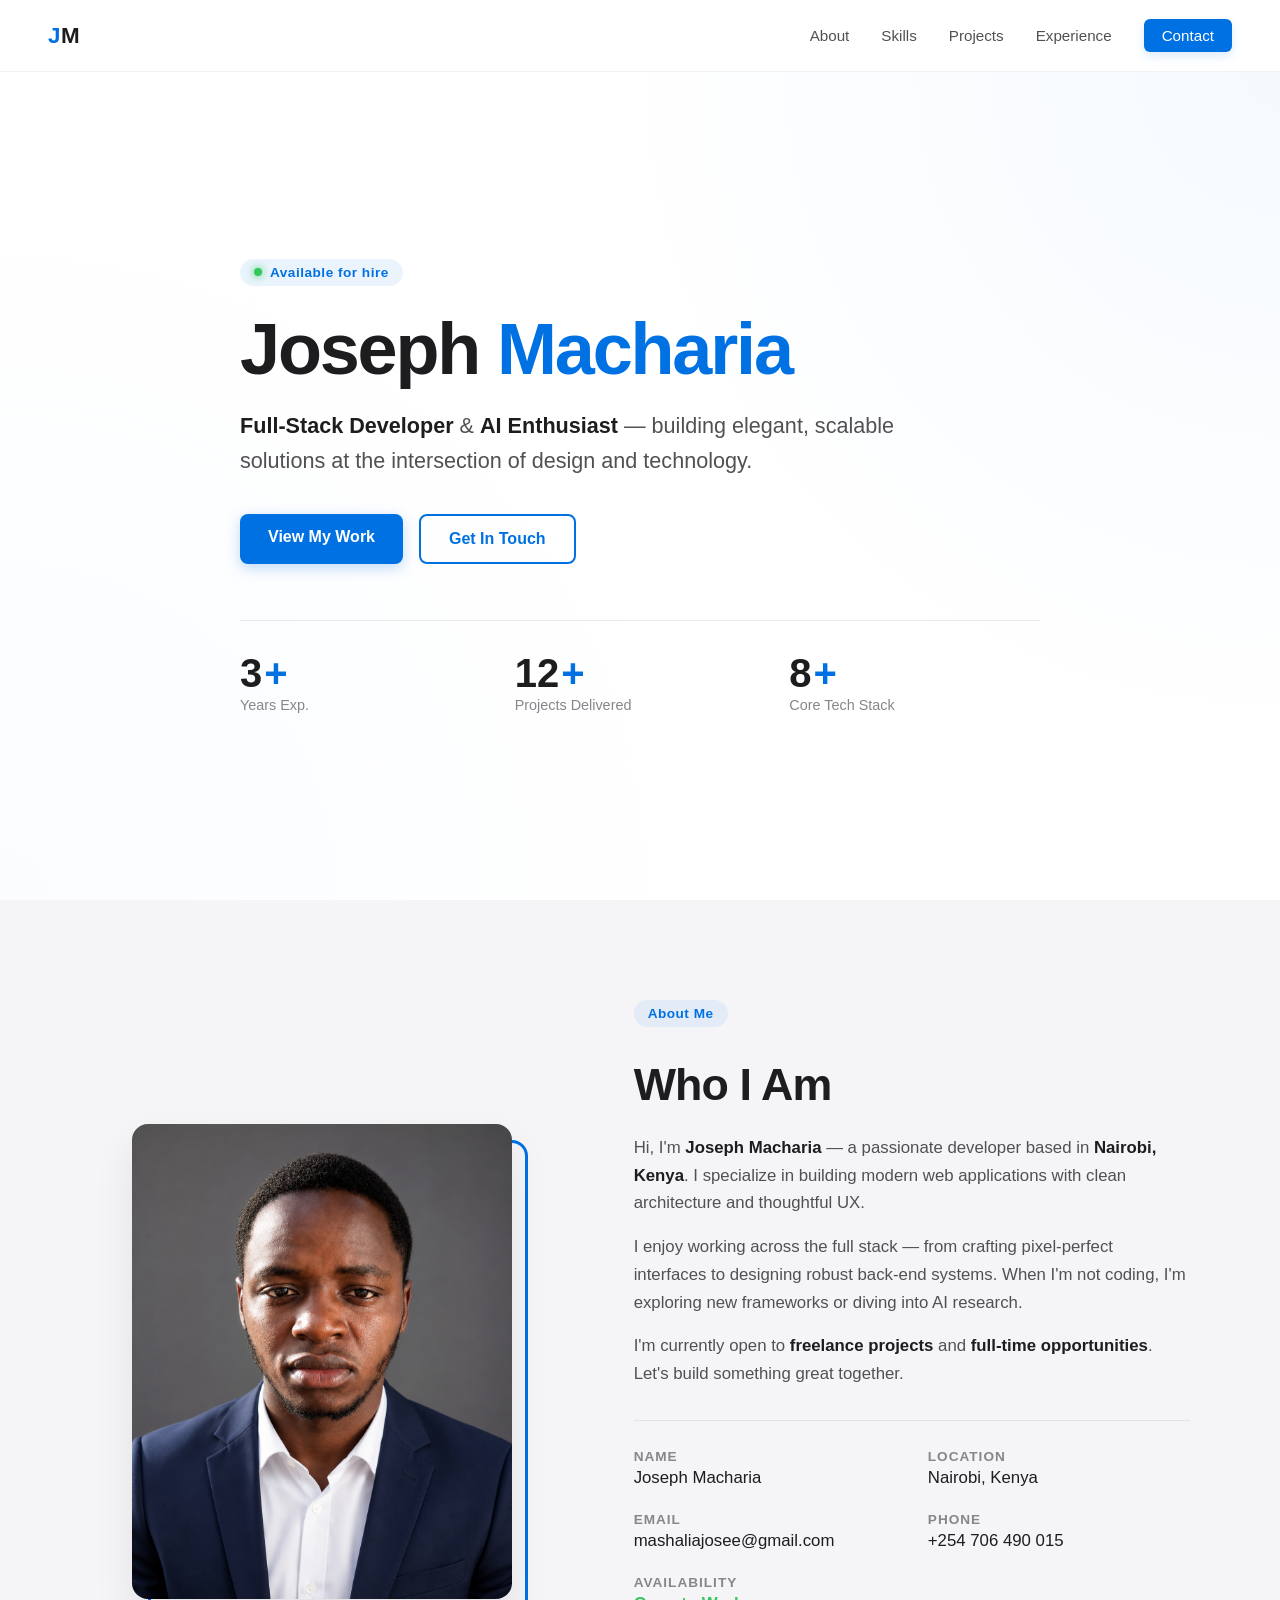
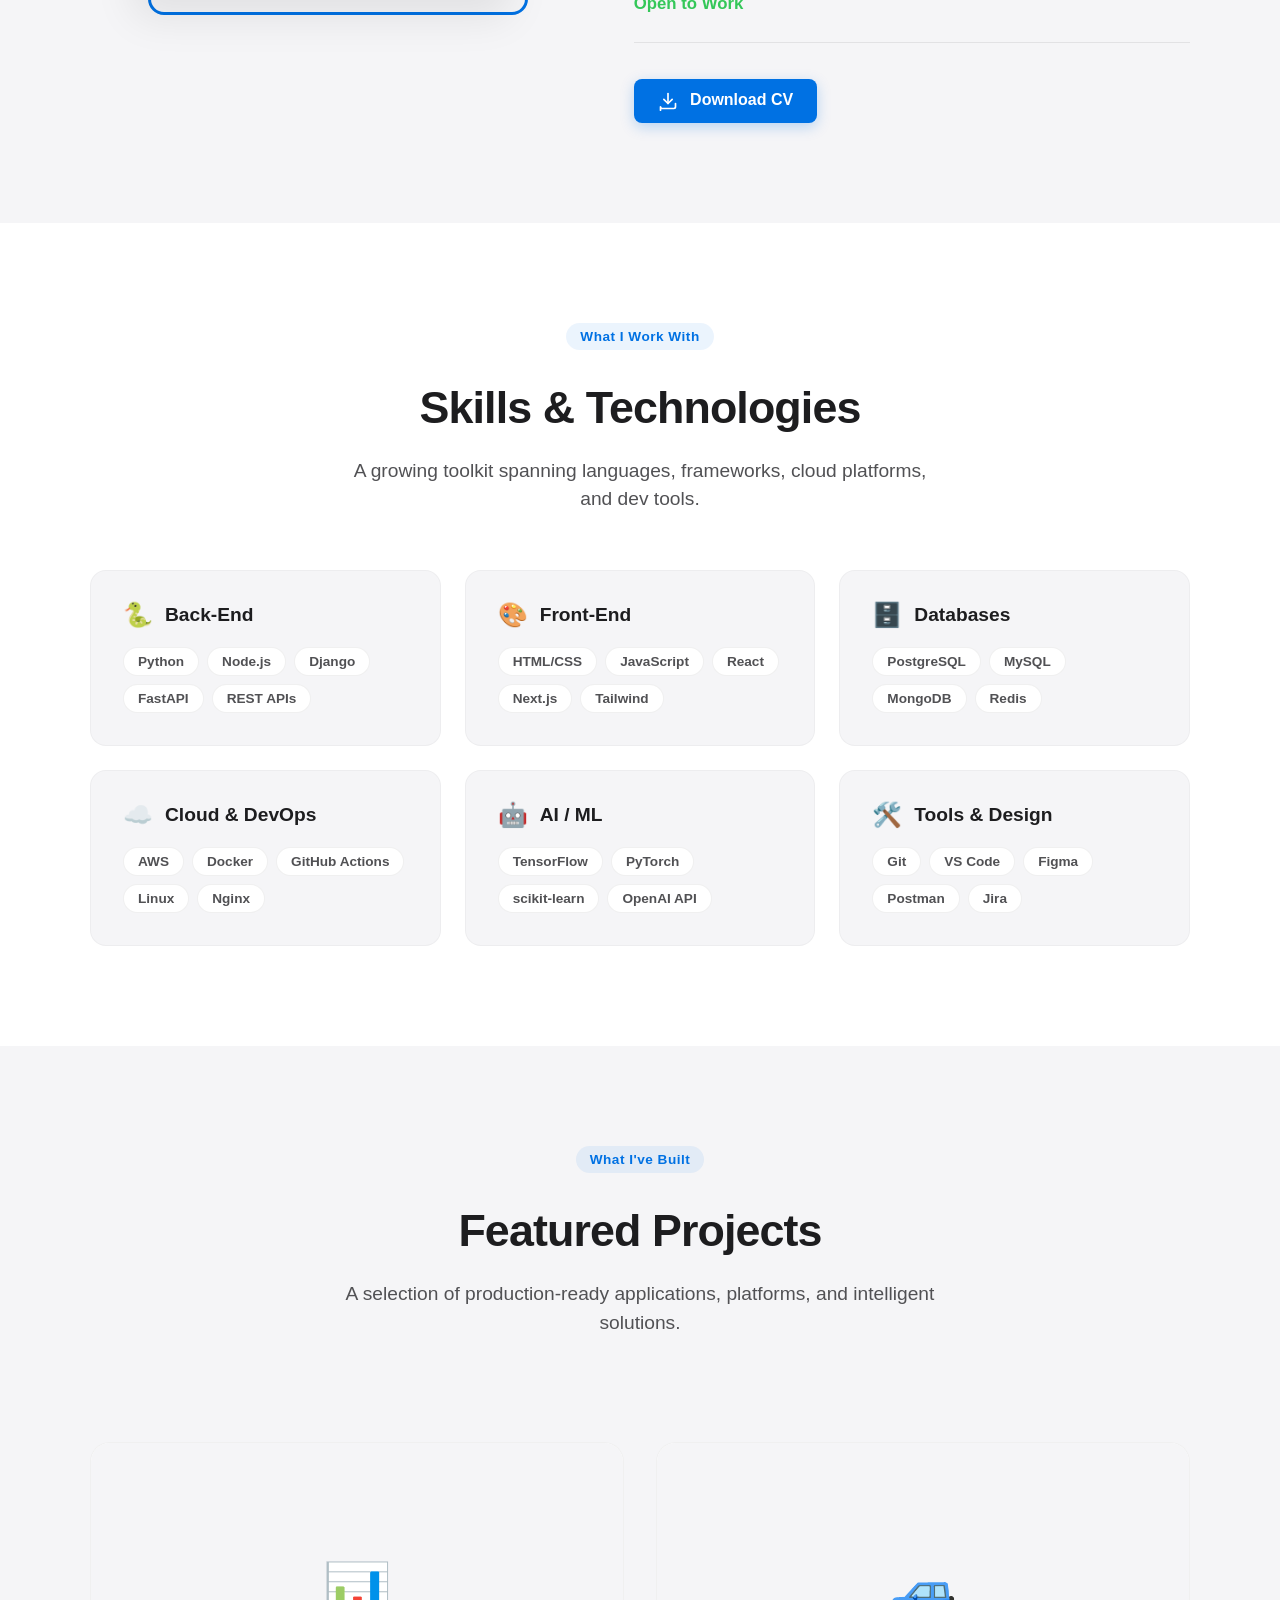
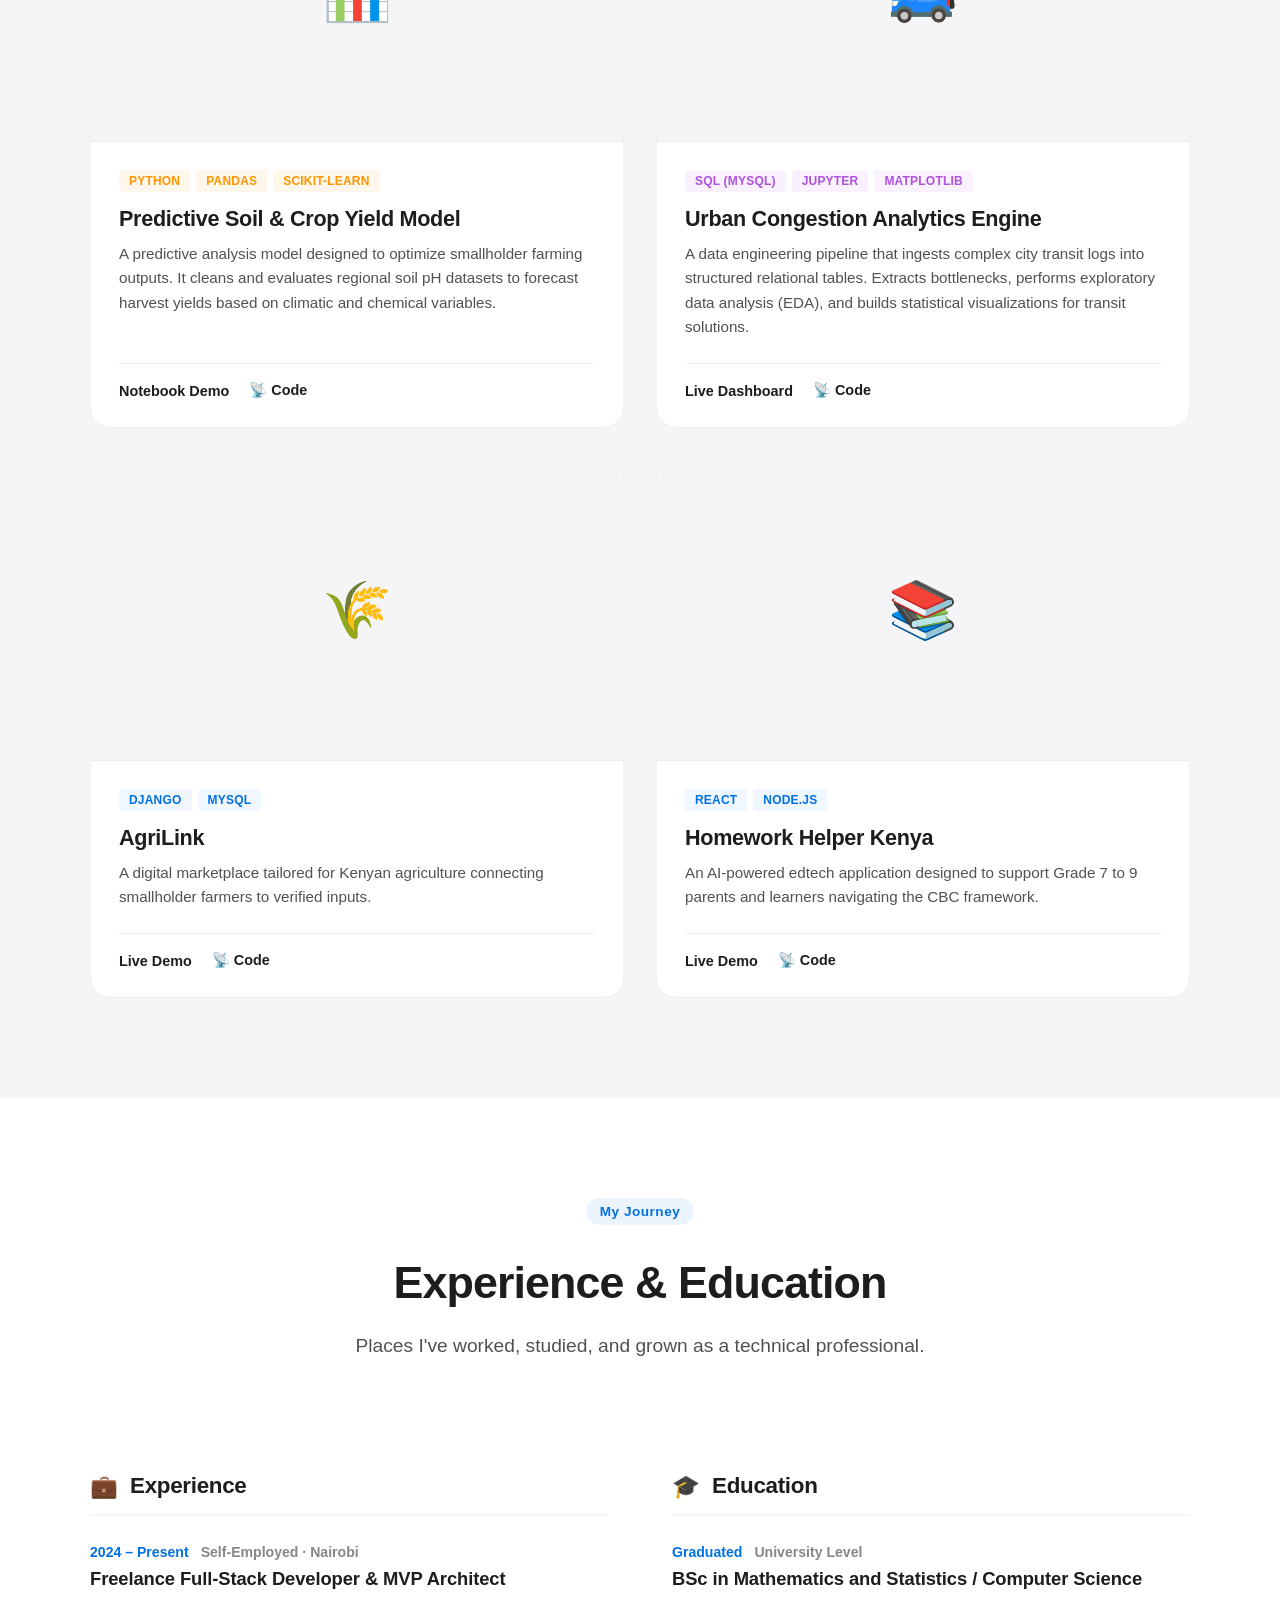
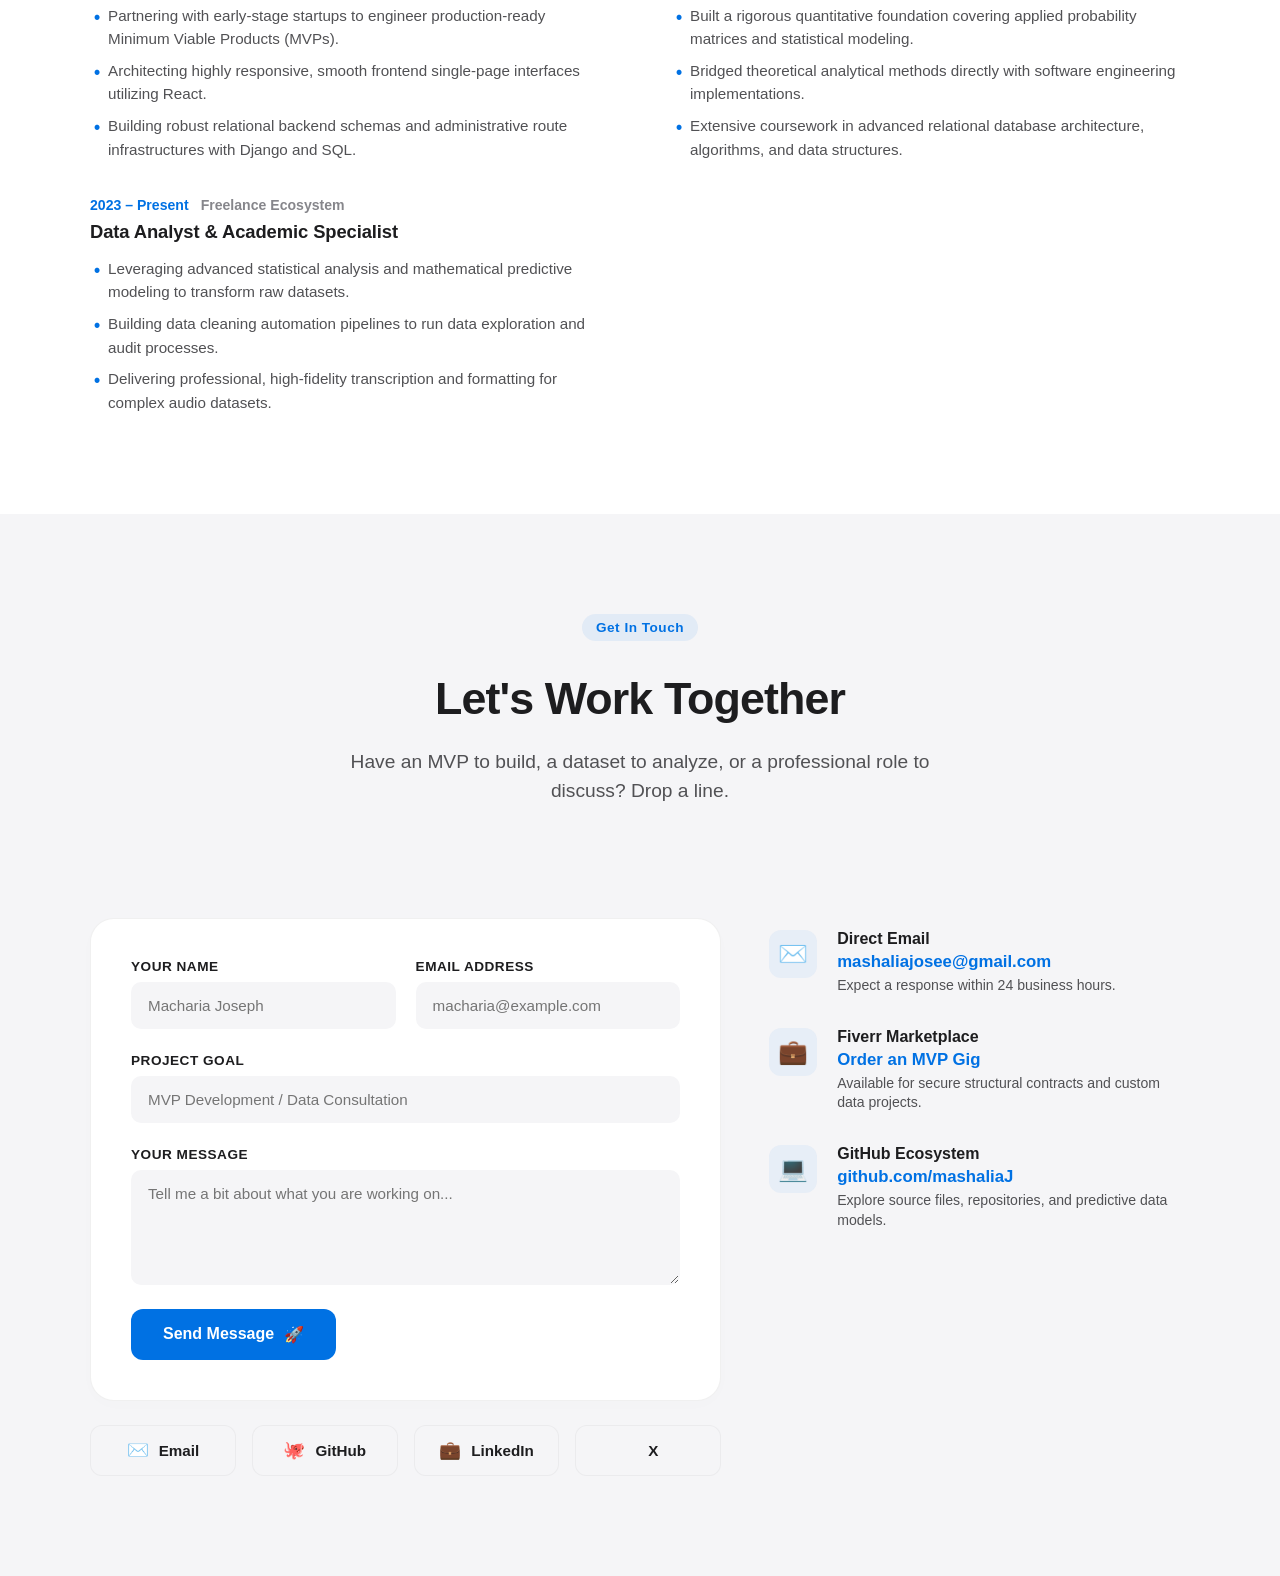
==== index.html @ 8e477e79 "Updated portfolio page" ====
<!DOCTYPE html>
<html lang="en">

<head>
    <meta charset="UTF-8">
    <meta name="viewport" content="width=device-width, initial-scale=1.0">
    <title>Joseph Macharia | Portfolio</title>
    <!-- Link to external stylesheet -->
    <link rel="stylesheet" href="style.css">
</head>

<body>

    <!-- 🌐 Main Navigation Bar -->
    <nav class="nav">
        <div class="nav-logo">
            <em>J</em>M
        </div>

        <!-- Desktop Links -->
        <ul class="nav-links" id="navLinks">
            <li><a href="#about" class="nav-item">About</a></li>
            <li><a href="#skills" class="nav-item">Skills</a></li>
            <li><a href="#projects" class="nav-item">Projects</a></li>
            <li><a href="#experience" class="nav-item">Experience</a></li>
            <li><a href="#contact" class="nav-item btn-nav">Contact</a></li>
        </ul>

        <!-- Mobile Hamburger Button -->
        <button class="burger" id="burger" aria-label="Toggle menu" aria-expanded="false">
            <span></span>
            <span></span>
            <span></span>
        </button>
    </nav>

    <!-- 📱 Mobile Overlay Drawer -->
    <nav class="drawer" id="drawer" aria-label="Mobile menu">
        <div class="drawer-links">
            <a href="#about">About</a>
            <a href="#skills">Skills</a>
            <a href="#projects">Projects</a>
            <a href="#experience">Experience</a>
            <a href="#contact" class="drawer-btn">Contact</a>
        </div>
    </nav>

    <!-- 🚀 Hero Section -->
    <section class="hero" id="home">
        <div class="hero-container">

            <!-- Availability Badge -->
            <div class="eyebrow">
                <span class="status-dot"></span>
                Available for hire
            </div>

            <!-- Name Layout -->
            <h1 class="hero-name">
                Joseph <span class="line2">Macharia</span>
            </h1>

            <!-- Professional Hook -->
            <p class="hero-role">
                <strong>Full-Stack Developer</strong> &amp; <strong>AI Enthusiast</strong> —
                building elegant, scalable solutions at the intersection of design and technology.
            </p>

            <!-- Interactive Buttons -->
            <div class="hero-btns">
                <a href="#projects" class="btn btn-solid">View My Work</a>
                <a href="#contact" class="btn btn-outline">Get In Touch</a>
            </div>

            <!-- Metrics Dashboard -->
            <div class="hero-stats">
                <div class="stat-card">
                    <div class="stat-n">3<span>+</span></div>
                    <div class="stat-l">Years Exp.</div>
                </div>
                <div class="stat-card">
                    <div class="stat-n">12<span>+</span></div>
                    <div class="stat-l">Projects Delivered</div>
                </div>
                <div class="stat-card">
                    <div class="stat-n">8<span>+</span></div>
                    <div class="stat-l">Core Tech Stack</div>
                </div>
            </div>

        </div>
    </section>

    <!-- ══════════════════════════════════════
             ABOUT SECTION
        ══════════════════════════════════════ -->
    <section class="section section-alt" id="about">
        <div class="about-grid">
    
            <!-- 📸 Asymmetric Photo Layout -->
            <div class="about-photo-wrap">
                <div class="about-photo-inner">
                    <div class="about-photo">
                        <img src="profile image.png" alt="Joseph Macharia">
                    </div>
                    <div class="about-corner"></div>
                </div>
            </div>
    
            <!-- 📝 Bio & Meta Metadata -->
            <div class="about-text">
                <div class="eyebrow">About Me</div>
                <h2 class="section-title">Who I Am</h2>
    
                <div class="bio-paragraphs">
                    <p>
                        Hi, I'm <strong>Joseph Macharia</strong> — a passionate developer based in
                        <strong>Nairobi, Kenya</strong>. I specialize in building modern web
                        applications with clean architecture and thoughtful UX.
                    </p>
                    <p>
                        I enjoy working across the full stack — from crafting pixel-perfect
                        interfaces to designing robust back-end systems. When I'm not coding,
                        I'm exploring new frameworks or diving into AI research.
                    </p>
                    <p>
                        I'm currently open to <strong>freelance projects</strong> and
                        <strong>full-time opportunities</strong>. Let's build something great together.
                    </p>
                </div>
    
                <!-- Personal Info Grid Matrix -->
                <div class="about-meta">
                    <div class="meta-item">
                        <div class="meta-l">Name</div>
                        <div class="meta-v">Joseph Macharia</div>
                    </div>
                    <div class="meta-item">
                        <div class="meta-l">Location</div>
                        <div class="meta-v">Nairobi, Kenya</div>
                    </div>
                    <div class="meta-item">
                        <div class="meta-l">Email</div>
                        <div class="meta-v">mashaliajosee@gmail.com</div> <!-- ✏️ Swap with your real email -->
                    </div>
                    <div class="meta-item">
                        <div class="meta-l">Phone</div>
                        <div class="meta-v">+254 706 490 015</div> <!-- ✏️ Swap with your real phone number -->
                    </div>
                    <div class="meta-item">
                        <div class="meta-l">Availability</div>
                        <div class="meta-v highlight-status">Open to Work</div>
                    </div>
                </div>
    
                <!-- Action Button -->
                <a href="My Resume.pdf" download class="btn btn-solid btn-about">
                    <svg width="20" height="20" viewBox="0 0 24 24" fill="none" stroke="currentColor" stroke-width="2"
                        stroke-linecap="round" stroke-linejoin="round" style="margin-right: 8px; vertical-align: middle;">
                        <path d="M21 15v4a2 2 0 0 1-2 2H5a2 2 0 0 1-2-2v4"></path>
                        <polyline points="7 10 12 15 17 10"></polyline>
                        <line x1="12" y1="15" x2="12" y2="3"></line>
                    </svg>
                    Download CV
                </a>
            </div>
    
        </div>
    </section>

    <!-- ══════════════════════════════════════
             SKILLS SECTION
        ══════════════════════════════════════ -->
    <section class="section" id="skills">
        <div class="section-header">
            <div class="eyebrow">What I Work With</div>
            <h2 class="section-title">Skills &amp; Technologies</h2>
            <p class="section-subtitle">A growing toolkit spanning languages, frameworks, cloud platforms, and dev tools.
            </p>
        </div>
    
        <div class="skills-grid">
    
            <!-- Back-End Card -->
            <div class="skill-card">
                <div class="sk-header">
                    <div class="sk-icon">🐍</div>
                    <h3 class="sk-name">Back-End</h3>
                </div>
                <div class="pills">
                    <span class="pill">Python</span>
                    <span class="pill">Node.js</span>
                    <span class="pill">Django</span>
                    <span class="pill">FastAPI</span>
                    <span class="pill">REST APIs</span>
                </div>
            </div>
    
            <!-- Front-End Card -->
            <div class="skill-card">
                <div class="sk-header">
                    <div class="sk-icon">🎨</div>
                    <h3 class="sk-name">Front-End</h3>
                </div>
                <div class="pills">
                    <span class="pill">HTML/CSS</span>
                    <span class="pill">JavaScript</span>
                    <span class="pill">React</span>
                    <span class="pill">Next.js</span>
                    <span class="pill">Tailwind</span>
                </div>
            </div>
    
            <!-- Databases Card -->
            <div class="skill-card">
                <div class="sk-header">
                    <div class="sk-icon">🗄️</div>
                    <h3 class="sk-name">Databases</h3>
                </div>
                <div class="pills">
                    <span class="pill">PostgreSQL</span>
                    <span class="pill">MySQL</span>
                    <span class="pill">MongoDB</span>
                    <span class="pill">Redis</span>
                </div>
            </div>
    
            <!-- Cloud & DevOps Card -->
            <div class="skill-card">
                <div class="sk-header">
                    <div class="sk-icon">☁️</div>
                    <h3 class="sk-name">Cloud &amp; DevOps</h3>
                </div>
                <div class="pills">
                    <span class="pill">AWS</span>
                    <span class="pill">Docker</span>
                    <span class="pill">GitHub Actions</span>
                    <span class="pill">Linux</span>
                    <span class="pill">Nginx</span>
                </div>
            </div>
    
            <!-- AI / ML Card -->
            <div class="skill-card">
                <div class="sk-header">
                    <div class="sk-icon">🤖</div>
                    <h3 class="sk-name">AI / ML</h3>
                </div>
                <div class="pills">
                    <span class="pill">TensorFlow</span>
                    <span class="pill">PyTorch</span>
                    <span class="pill">scikit-learn</span>
                    <span class="pill">OpenAI API</span>
                </div>
            </div>
    
            <!-- Tools Card -->
            <div class="skill-card">
                <div class="sk-header">
                    <div class="sk-icon">🛠️</div>
                    <h3 class="sk-name">Tools &amp; Design</h3>
                </div>
                <div class="pills">
                    <span class="pill">Git</span>
                    <span class="pill">VS Code</span>
                    <span class="pill">Figma</span>
                    <span class="pill">Postman</span>
                    <span class="pill">Jira</span>
                </div>
            </div>
    
        </div>
    </section>

    <!-- ══════════════════════════════════════
             PROJECTS SECTION
        ══════════════════════════════════════ -->
    <section class="section section-alt" id="projects">
        <div class="projects-container">
    
            <!-- 🔝 Header Stacked Clearly On Top -->
            <div class="section-header">
                <div class="eyebrow">What I've Built</div>
                <h2 class="section-title">Featured Projects</h2>
                <p class="section-subtitle">A selection of production-ready applications, platforms, and intelligent
                    solutions.</p>
            </div>
    
            <!-- 🎛️ Uniform 2x2 Grid Architecture -->
            <div class="projects-grid">
    
                <!-- Project 1 -->
                <!-- Project 3: Crop Yield & Soil Quality Analytics Platform -->
                <div class="proj-card">
                    <div class="proj-thumb">
                        <img src="crop-analytics.png" alt="Crop Yield Analytics"
                            onerror="this.style.display='none'; this.parentNode.innerHTML='📊';">
                    </div>
                    <div class="proj-body">
                        <div class="proj-tags">
                            <span class="proj-tag"
                                style="color: #ff9500; background-color: rgba(255, 149, 0, 0.08); border-color: rgba(255, 149, 0, 0.2);">Python</span>
                            <span class="proj-tag"
                                style="color: #ff9500; background-color: rgba(255, 149, 0, 0.08); border-color: rgba(255, 149, 0, 0.2);">Pandas</span>
                            <span class="proj-tag"
                                style="color: #ff9500; background-color: rgba(255, 149, 0, 0.08); border-color: rgba(255, 149, 0, 0.2);">Scikit-Learn</span>
                        </div>
                        <h3 class="proj-title">Predictive Soil & Crop Yield Model</h3>
                        <p class="proj-desc">A predictive analysis model designed to optimize smallholder farming outputs. It cleans and
                            evaluates regional soil pH datasets to forecast harvest yields based on climatic and chemical variables.</p>
                        <div class="proj-links">
                            <a href="#" class="proj-link">Notebook Demo</a>
                            <a href="https://github.com/mashaliaJ" target="_blank" class="proj-link">📡 Code</a>
                        </div>
                    </div>
                </div>
                
                <!-- Project 4: Urban Congestion & Traffic Flow Analytics -->
                <div class="proj-card">
                    <div class="proj-thumb">
                        <img src="urban-traffic.png" alt="Urban Traffic Flow Analytics"
                            onerror="this.style.display='none'; this.parentNode.innerHTML='🚙';">
                    </div>
                    <div class="proj-body">
                        <div class="proj-tags">
                            <span class="proj-tag"
                                style="color: #af52de; background-color: rgba(175, 82, 222, 0.08); border-color: rgba(175, 82, 222, 0.2);">SQL
                                (MySQL)</span>
                            <span class="proj-tag"
                                style="color: #af52de; background-color: rgba(175, 82, 222, 0.08); border-color: rgba(175, 82, 222, 0.2);">Jupyter</span>
                            <span class="proj-tag"
                                style="color: #af52de; background-color: rgba(175, 82, 222, 0.08); border-color: rgba(175, 82, 222, 0.2);">Matplotlib</span>
                        </div>
                        <h3 class="proj-title">Urban Congestion Analytics Engine</h3>
                        <p class="proj-desc">A data engineering pipeline that ingests complex city transit logs into structured
                            relational tables. Extracts bottlenecks, performs exploratory data analysis (EDA), and builds statistical
                            visualizations for transit solutions.</p>
                        <div class="proj-links">
                            <a href="#" class="proj-link">Live Dashboard</a>
                            <a href="https://github.com/mashaliaJ" target="_blank" class="proj-link">📡 Code</a>
                        </div>
                    </div>
                </div>


                <div class="proj-card">
                    <div class="proj-thumb">🌾</div>
                    <div class="proj-body">
                        <div class="proj-tags">
                            <span class="proj-tag">Django</span>
                            <span class="proj-tag">MySQL</span>
                        </div>
                        <h3 class="proj-title">AgriLink</h3>
                        <p class="proj-desc">A digital marketplace tailored for Kenyan agriculture connecting smallholder
                            farmers to verified inputs.</p>
                        <div class="proj-links">
                            <a href="#" class="proj-link">Live Demo</a>
                            <a href="#" class="proj-link">📡 Code</a>
                        </div>
                    </div>
                </div>
    
                <!-- Project 2 -->
                <div class="proj-card">
                    <div class="proj-thumb">📚</div>
                    <div class="proj-body">
                        <div class="proj-tags">
                            <span class="proj-tag">React</span>
                            <span class="proj-tag">Node.js</span>
                        </div>
                        <h3 class="proj-title">Homework Helper Kenya</h3>
                        <p class="proj-desc">An AI-powered edtech application designed to support Grade 7 to 9 parents and
                            learners navigating the CBC framework.</p>
                        <div class="proj-links">
                            <a href="#" class="proj-link">Live Demo</a>
                            <a href="#" class="proj-link">📡 Code</a>
                        </div>
                    </div>
                </div>
    
            </div>
        </div>
    </section>

    <!-- ══════════════════════════════════════
             EXPERIENCE & EDUCATION SECTION
        ══════════════════════════════════════ -->
    <section class="section" id="experience">
        <div class="journey-container">
    
            <div class="section-header">
                <div class="eyebrow">My Journey</div>
                <h2 class="section-title">Experience &amp; Education</h2>
                <p class="section-subtitle">Places I've worked, studied, and grown as a technical professional.</p>
            </div>
    
            <!-- 🎛️ Dual Column Split Grid Layer -->
            <div class="journey-grid">
    
                <!-- 💼 COLUMN 1: PROFESSIONAL EXPERIENCE -->
                <div class="journey-col">
                    <div class="col-sticky-title">
                        <span class="col-icon">💼</span>
                        <h3>Experience</h3>
                    </div>
    
                    <div class="journey-list">
                        <!-- Experience Item 1 -->
                        <div class="journey-item">
                            <div class="item-meta">
                                <span class="item-date">2024 – Present</span>
                                <span class="item-org">Self-Employed · Nairobi</span>
                            </div>
                            <h4 class="item-role">Freelance Full-Stack Developer &amp; MVP Architect</h4>
                            <ul class="item-bullets">
                                <li>Partnering with early-stage startups to engineer production-ready Minimum Viable
                                    Products (MVPs).</li>
                                <li>Architecting highly responsive, smooth frontend single-page interfaces utilizing React.
                                </li>
                                <li>Building robust relational backend schemas and administrative route infrastructures with
                                    Django and SQL.</li>
                            </ul>
                        </div>
    
                        <!-- Experience Item 2 -->
                        <div class="journey-item">
                            <div class="item-meta">
                                <span class="item-date">2023 – Present</span>
                                <span class="item-org">Freelance Ecosystem</span>
                            </div>
                            <h4 class="item-role">Data Analyst &amp; Academic Specialist</h4>
                            <ul class="item-bullets">
                                <li>Leveraging advanced statistical analysis and mathematical predictive modeling to
                                    transform raw datasets.</li>
                                <li>Building data cleaning automation pipelines to run data exploration and audit processes.
                                </li>
                                <li>Delivering professional, high-fidelity transcription and formatting for complex audio
                                    datasets.</li>
                            </ul>
                        </div>
                    </div>
                </div>
    
                <!-- 🎓 COLUMN 2: ACADEMIC EDUCATION -->
                <div class="journey-col">
                    <div class="col-sticky-title">
                        <span class="col-icon">🎓</span>
                        <h3>Education</h3>
                    </div>
    
                    <div class="journey-list">
                        <!-- Education Item 1 -->
                        <div class="journey-item">
                            <div class="item-meta">
                                <span class="item-date">Graduated</span>
                                <span class="item-org">University Level</span>
                            </div>
                            <h4 class="item-role">BSc in Mathematics and Statistics / Computer Science</h4>
                            <ul class="item-bullets">
                                <li>Built a rigorous quantitative foundation covering applied probability matrices and
                                    statistical modeling.</li>
                                <li>Bridged theoretical analytical methods directly with software engineering
                                    implementations.</li>
                                <li>Extensive coursework in advanced relational database architecture, algorithms, and data
                                    structures.</li>
                            </ul>
                        </div>
                    </div>
                </div>
    
            </div>
        </div>
    </section>

    <!-- ══════════════════════════════════════
             CONTACT SECTION
        ══════════════════════════════════════ -->
    <section class="section section-alt" id="contact">
        <div class="contact-container">
    
            <div class="section-header">
                <div class="eyebrow">Get In Touch</div>
                <h2 class="section-title">Let's Work Together</h2>
                <p class="section-subtitle">Have an MVP to build, a dataset to analyze, or a professional role to discuss?
                    Drop a line.</p>
            </div>
    
            <div class="contact-split">
    
                <!-- Left Hand Interactive Form Wrapper -->
                <div class="form-wrapper">
                    <div class="contact-card form-card">
                        <form action="#" method="POST" class="contact-form">
                            <div class="form-row">
                                <div class="form-group">
                                    <label for="name">Your Name</label>
                                    <input type="text" id="name" name="name" placeholder="Macharia Joseph" required />
                                </div>
                                <div class="form-group">
                                    <label for="email">Email Address</label>
                                    <input type="email" id="email" name="email" placeholder="macharia@example.com"
                                        required />
                                </div>
                            </div>
    
                            <div class="form-group">
                                <label for="subject">Project Goal</label>
                                <input type="text" id="subject" name="subject"
                                    placeholder="MVP Development / Data Consultation" required />
                            </div>
    
                            <div class="form-group">
                                <label for="message">Your Message</label>
                                <textarea id="message" name="message" rows="5"
                                    placeholder="Tell me a bit about what you are working on..." required></textarea>
                            </div>
    
                            <button type="submit" class="btn-submit">
                                <span>Send Message</span>
                                <span class="btn-icon">🚀</span>
                            </button>
                        </form>
                    </div>
    
                    <!-- 🎛️ Integrated Quick Connect Link Grid -->
                    <div class="contact-grid fi">
                        <a href="mailto:mashaliajosee@gmail.com" class="c-link">
                            <span class="c-icon">✉️</span>Email
                        </a>
                        <a href="https://github.com/mashaliaJ" target="_blank" rel="noopener" class="c-link">
                            <span class="c-icon">🐙</span>GitHub
                        </a>
                        <a href="https://linkedin.com" target="_blank" rel="noopener" class="c-link">
                            <span class="c-icon">💼</span>LinkedIn
                        </a>
                        <a href="https://twitter.com" target="_blank" rel="noopener" class="c-link">
                            <span class="c-icon"></span><strong>X</strong>
                        </a>
                    </div>
                </div>
    
                <!-- Right Hand Direct Network Channels -->
                <div class="contact-channels">
    
                    <div class="channel-item">
                        <div class="channel-icon">✉️</div>
                        <div class="channel-details">
                            <h5>Direct Email</h5>
                            <a href="mailto:mashaliajosee@gmail.com">mashaliajosee@gmail.com</a>
                            <p>Expect a response within 24 business hours.</p>
                        </div>
                    </div>
    
                    <div class="channel-item">
                        <div class="channel-icon">💼</div>
                        <div class="channel-details">
                            <h5>Fiverr Marketplace</h5>
                            <a href="https://www.fiverr.com" target="_blank" rel="noopener noreferrer">Order an MVP Gig</a>
                            <p>Available for secure structural contracts and custom data projects.</p>
                        </div>
                    </div>
    
                    <div class="channel-item">
                        <div class="channel-icon">💻</div>
                        <div class="channel-details">
                            <h5>GitHub Ecosystem</h5>
                            <a href="https://github.com/mashaliaJ" target="_blank"
                                rel="noopener noreferrer">github.com/mashaliaJ</a>
                            <p>Explore source files, repositories, and predictive data models.</p>
                        </div>
                    </div>
    
                </div>
    
            </div>
        </div>
    </section>

    <!-- 🧠 Mobile Menu Drawer Script -->
    <script>
        const burger = document.getElementById('burger');
        const drawer = document.getElementById('drawer');

        burger.addEventListener('click', () => {
            const isOpened = burger.getAttribute('aria-expanded') === 'true';
            burger.setAttribute('aria-expanded', !isOpened);
            burger.classList.toggle('active');
            drawer.classList.toggle('open');
            document.body.style.overflow = !isOpened ? 'hidden' : '';
        });

        document.querySelectorAll('.drawer a').forEach(link => {
            link.addEventListener('click', () => {
                burger.setAttribute('aria-expanded', 'false');
                burger.classList.remove('active');
                drawer.classList.remove('open');
                document.body.style.overflow = '';
            });
        });
    </script>
</body>

</html>
---- style.css ----
/* --- Global Reset & Design Tokens --- */
:root {
    --primary: #0071e3;
    --primary-hover: #005bb5;
    --bg-glass: rgba(255, 255, 255, 0.75);
    --text-main: #1d1d1f;
    --text-muted: #515154;
    --nav-height: 72px;
    --transition: all 0.3s cubic-bezier(0.4, 0, 0.2, 1);
}

* {
    margin: 0;
    padding: 0;
    box-sizing: border-box;
    font-family: -apple-system, BlinkMacSystemFont, "Segoe UI", Roboto, sans-serif;
}

html {
    scroll-behavior: smooth;
}

body {
    background-color: #ffffff;
    color: var(--text-main);
    padding-top: var(--nav-height);
    /* Stops navbar from clipping content */
}

/* --- Navigation Layout --- */
.nav {
    position: fixed;
    top: 0;
    left: 0;
    width: 100%;
    height: var(--nav-height);
    display: flex;
    justify-content: space-between;
    align-items: center;
    padding: 0 48px;
    background-color: var(--bg-glass);
    backdrop-filter: blur(20px);
    -webkit-backdrop-filter: blur(20px);
    border-bottom: 1px solid rgba(0, 0, 0, 0.05);
    z-index: 1000;
    transition: var(--transition);
}

.nav-logo {
    font-size: 1.4rem;
    font-weight: 800;
    letter-spacing: -0.5px;
    color: var(--text-main);
}

.nav-logo em {
    color: var(--primary);
    font-style: normal;
    margin-right: 1px;
}

.nav-links {
    display: flex;
    align-items: center;
    gap: 32px;
    list-style: none;
}

.nav-item {
    text-decoration: none;
    color: var(--text-muted);
    font-size: 0.95rem;
    font-weight: 500;
    position: relative;
    padding: 4px 0;
    transition: var(--transition);
}

.nav-item:hover {
    color: var(--text-main);
}

.nav-item::after {
    content: '';
    position: absolute;
    bottom: 0;
    left: 0;
    width: 0;
    height: 2px;
    background-color: var(--primary);
    transition: var(--transition);
}

.nav-item:hover::after {
    width: 100%;
}

.btn-nav {
    background-color: var(--primary);
    color: #ffffff !important;
    padding: 8px 18px !important;
    border-radius: 6px;
    box-shadow: 0 4px 10px rgba(0, 113, 227, 0.15);
}

.btn-nav:hover {
    background-color: var(--primary-hover);
    transform: translateY(-1px);
    box-shadow: 0 6px 14px rgba(0, 113, 227, 0.25);
}

.btn-nav::after {
    display: none;
}

/* --- Mobile Hamburger Button --- */
.burger {
    display: none;
    flex-direction: column;
    justify-content: space-between;
    width: 24px;
    height: 18px;
    background: transparent;
    border: none;
    cursor: pointer;
    z-index: 1010;
    padding: 0;
}

.burger span {
    width: 100%;
    height: 2px;
    background-color: var(--text-main);
    border-radius: 2px;
    transition: var(--transition);
    transform-origin: left center;
}

.burger.active span:nth-child(1) {
    transform: rotate(45deg) translate(1px, -1px);
}

.burger.active span:nth-child(2) {
    width: 0%;
    opacity: 0;
}

.burger.active span:nth-child(3) {
    transform: rotate(-45deg) translate(1px, 1px);
}

/* --- Mobile Menu Drawer --- */
.drawer {
    position: fixed;
    top: 0;
    right: -100%;
    width: 100%;
    height: 100vh;
    background-color: #ffffff;
    z-index: 999;
    transition: var(--transition);
    display: flex;
    align-items: center;
    justify-content: center;
}

.drawer.open {
    right: 0;
}

.drawer-links {
    display: flex;
    flex-direction: column;
    align-items: center;
    gap: 28px;
    width: 100%;
    padding: 0 24px;
}

.drawer a {
    text-decoration: none;
    color: var(--text-main);
    font-size: 1.5rem;
    font-weight: 600;
    letter-spacing: -0.5px;
    transition: var(--transition);
}

.drawer a:hover {
    color: var(--primary);
}

.drawer-btn {
    background-color: var(--primary);
    color: #ffffff !important;
    width: 80%;
    max-width: 280px;
    text-align: center;
    padding: 14px 0;
    border-radius: 8px;
    margin-top: 12px;
}

/* --- Hero Section Layout --- */
.hero {
    display: flex;
    align-items: center;
    justify-content: center;
    min-height: calc(100vh - var(--nav-height));
    padding: 60px 24px;
    background: radial-gradient(circle at top right, rgba(0, 113, 227, 0.04), transparent 45%),
        radial-gradient(circle at bottom left, rgba(0, 113, 227, 0.02), transparent 50%);
    overflow: hidden;
}

.hero-container {
    max-width: 800px;
    width: 100%;
    display: flex;
    flex-direction: column;
    align-items: flex-start;
    text-align: left;
}

.eyebrow {
    display: inline-flex;
    align-items: center;
    gap: 8px;
    background: rgba(0, 113, 227, 0.08);
    color: var(--primary);
    padding: 6px 14px;
    border-radius: 100px;
    font-size: 0.85rem;
    font-weight: 600;
    letter-spacing: 0.5px;
    margin-bottom: 24px;
}

.status-dot {
    width: 8px;
    height: 8px;
    background-color: #34c759;
    border-radius: 50%;
    display: inline-block;
    box-shadow: 0 0 8px #34c759;
    animation: pulse 2s infinite;
}

.hero-name {
    font-size: clamp(2.5rem, 6vw, 4.5rem);
    font-weight: 800;
    line-height: 1.1;
    letter-spacing: -0.03em;
    color: var(--text-main);
    margin-bottom: 20px;
}

.hero-name .line2 {
    color: var(--primary);
}

.hero-role {
    font-size: clamp(1.1rem, 2vw, 1.35rem);
    line-height: 1.6;
    color: var(--text-muted);
    max-width: 680px;
    margin-bottom: 36px;
}

.hero-role strong {
    color: var(--text-main);
    font-weight: 600;
}

.hero-btns {
    display: flex;
    flex-wrap: wrap;
    gap: 16px;
    margin-bottom: 56px;
    width: 100%;
}

.btn {
    padding: 14px 28px;
    border-radius: 8px;
    font-size: 1rem;
    font-weight: 600;
    text-decoration: none;
    transition: var(--transition);
    display: inline-block;
}

.btn-solid {
    background-color: var(--primary);
    color: #ffffff;
    box-shadow: 0 4px 14px rgba(0, 113, 227, 0.25);
}

.btn-solid:hover {
    background-color: var(--primary-hover);
    transform: translateY(-2px);
    box-shadow: 0 6px 20px rgba(0, 113, 227, 0.35);
}

.btn-outline {
    background-color: transparent;
    color: var(--primary);
    border: 2px solid var(--primary);
}

.btn-outline:hover {
    background-color: rgba(0, 113, 227, 0.05);
    transform: translateY(-2px);
}

.hero-stats {
    display: grid;
    grid-template-columns: repeat(3, 1fr);
    gap: 24px;
    width: 100%;
    border-top: 1px solid rgba(0, 0, 0, 0.08);
    padding-top: 32px;
}

.stat-card {
    transition: transform 0.2s ease;
}

.stat-card:hover {
    transform: translateY(-4px);
}

.stat-n {
    font-size: clamp(1.8rem, 4vw, 2.5rem);
    font-weight: 700;
    color: var(--text-main);
    line-height: 1;
    margin-bottom: 4px;
}

.stat-n span {
    color: var(--primary);
    margin-left: 2px;
}

.stat-l {
    font-size: 0.9rem;
    color: #86868b;
    font-weight: 500;
}

/* --- Keyframes & Breakpoints --- */
@keyframes pulse {
    0% {
        transform: scale(0.95);
        box-shadow: 0 0 0 0 rgba(52, 199, 89, 0.7);
    }

    70% {
        transform: scale(1);
        box-shadow: 0 0 0 6px rgba(52, 199, 89, 0);
    }

    100% {
        transform: scale(0.95);
        box-shadow: 0 0 0 0 rgba(52, 199, 89, 0);
    }
}

@media (max-width: 768px) {
    .nav {
        padding: 0 24px;
    }

    .nav-links {
        display: none;
    }

    .burger {
        display: flex;
    }
}

@media (max-width: 600px) {
    .hero {
        padding: 40px 16px;
    }

    .hero-btns .btn {
        width: 100%;
        text-align: center;
    }

    .hero-stats {
        grid-template-columns: 1fr;
        gap: 20px;
    }
}

/* --- ══════════════════════════════════════
   ABOUT SECTION STYLES
   ══════════════════════════════════════ --- */

.section {
    padding: 100px 48px;
    display: flex;
    justify-content: center;
    align-items: center;
}

/* Alternate light gray background for structural contrast */
.section-alt {
    background-color: #f5f5f7;
}

.about-grid {
    max-width: 1100px;
    width: 100%;
    display: grid;
    grid-template-columns: 1fr 1.2fr;
    gap: 80px;
    align-items: center;
}

/* Photo Framework with Decorative Accent Box */
.about-photo-wrap {
    position: relative;
    justify-self: center;
    width: 100%;
    max-width: 380px;
}

.about-photo-inner {
    position: relative;
    width: 100%;
    aspect-ratio: 4 / 5;
    z-index: 2;
}

.about-photo {
    width: 100%;
    height: 100%;
    border-radius: 16px;
    overflow: hidden;
    background-color: #e8e8ed;
    box-shadow: 0 20px 40px rgba(0, 0, 0, 0.08);
    position: relative;
    z-index: 3;
}

.about-photo img {
    width: 100%;
    height: 100%;
    object-fit: cover;
    display: block;
    transition: transform 0.5s ease;
}

.about-photo-wrap:hover .about-photo img {
    transform: scale(1.04);
}

/* Decorative Geometric Floating Corner Accent */
.about-corner {
    position: absolute;
    bottom: -16px;
    right: -16px;
    width: 100%;
    height: 100%;
    border: 3px solid var(--primary);
    border-radius: 16px;
    z-index: 1;
    transition: var(--transition);
}

.about-photo-wrap:hover .about-corner {
    transform: translate(-4px, -4px);
    background-color: rgba(0, 113, 227, 0.02);
}

/* Right Content Column Layout */
.about-text {
    display: flex;
    flex-direction: column;
    align-items: flex-start;
}

.section-title {
    font-size: clamp(2rem, 4vw, 2.8rem);
    font-weight: 700;
    letter-spacing: -0.02em;
    color: var(--text-main);
    margin: 8px 0 24px 0;
}

.bio-paragraphs {
    display: flex;
    flex-direction: column;
    gap: 16px;
    margin-bottom: 32px;
}

.bio-paragraphs p {
    font-size: 1.05rem;
    line-height: 1.65;
    color: var(--text-muted);
}

.bio-paragraphs p strong {
    color: var(--text-main);
}

/* Information Grid Key-Value Elements */
.about-meta {
    display: grid;
    grid-template-columns: repeat(2, 1fr);
    gap: 24px 32px;
    width: 100%;
    padding: 28px 0;
    border-top: 1px solid rgba(0, 0, 0, 0.08);
    border-bottom: 1px solid rgba(0, 0, 0, 0.08);
    margin-bottom: 36px;
}

.meta-item {
    display: flex;
    flex-direction: column;
    gap: 4px;
}

.meta-l {
    font-size: 0.85rem;
    text-transform: uppercase;
    letter-spacing: 1px;
    font-weight: 600;
    color: #86868b;
}

.meta-v {
    font-size: 1.05rem;
    font-weight: 500;
    color: var(--text-main);
}

.highlight-status {
    color: #34c759;
    font-weight: 600;
}

.btn-about {
    padding: 12px 24px;
}

/* --- Responsive Layout Breaks --- */
@media (max-width: 992px) {
    .about-grid {
        gap: 48px;
    }
}

@media (max-width: 768px) {
    .section {
        padding: 80px 24px;
    }

    .about-grid {
        grid-template-columns: 1fr;
        gap: 56px;
    }

    .about-photo-wrap {
        max-width: 320px;
    }

    .about-meta {
        grid-template-columns: 1fr;
        gap: 20px;
    }
}

/* --- ══════════════════════════════════════
   SKILLS SECTION STYLES
   ══════════════════════════════════════ --- */

/* Reusable section layout block styling */
.section-header {
    max-width: 800px;
    width: 100%;
    margin: 0 auto 56px auto;
    display: flex;
    flex-direction: column;
    align-items: center;
    text-align: center;
}

.section-subtitle {
    font-size: clamp(1.05rem, 2vw, 1.2rem);
    color: var(--text-muted);
    line-height: 1.5;
    max-width: 600px;
}

#skills {
    flex-direction: column;
    background-color: #ffffff;
}

/* Skills Cards Responsive Layout Dashboard */
.skills-grid {
    max-width: 1100px;
    width: 100%;
    display: grid;
    grid-template-columns: repeat(3, 1fr);
    gap: 24px;
}

.skill-card {
    background-color: #f5f5f7;
    border: 1px solid rgba(0, 0, 0, 0.03);
    border-radius: 16px;
    padding: 32px;
    transition: var(--transition);
}

.skill-card:hover {
    background-color: #ffffff;
    transform: translateY(-4px);
    box-shadow: 0 12px 30px rgba(0, 0, 0, 0.06);
    border-color: rgba(0, 113, 227, 0.15);
}

/* Internal Card Header Components */
.sk-header {
    display: flex;
    align-items: center;
    gap: 12px;
    margin-bottom: 20px;
}

.sk-icon {
    font-size: 1.5rem;
    line-height: 1;
}

.sk-name {
    font-size: 1.2rem;
    font-weight: 600;
    color: var(--text-main);
}

/* Tech Pills Container and Item Styling */
.pills {
    display: flex;
    flex-wrap: wrap;
    gap: 8px;
}

.pill {
    background-color: #ffffff;
    color: var(--text-muted);
    font-size: 0.85rem;
    font-weight: 550;
    padding: 6px 14px;
    border-radius: 100px;
    border: 1px solid rgba(0, 0, 0, 0.06);
    transition: var(--transition);
}

.skill-card:hover .pill {
    background-color: #f5f5f7;
}

.pill:hover {
    color: var(--primary);
    background-color: rgba(0, 113, 227, 0.05) !important;
    border-color: var(--primary);
    transform: scale(1.02);
}

/* --- Responsive Layout Breaks --- */
@media (max-width: 992px) {
    .skills-grid {
        grid-template-columns: repeat(2, 1fr);
        gap: 20px;
    }
}

@media (max-width: 650px) {
    .skills-grid {
        grid-template-columns: 1fr;
        gap: 16px;
    }

    .section-header {
        margin-bottom: 40px;
    }

    .skill-card {
        padding: 24px;
    }
}

/* --- ══════════════════════════════════════
   PROJECTS SECTION STYLES (2x2 Structure)
   ══════════════════════════════════════ --- */

#projects {
    display: flex;
    flex-direction: column;
    align-items: center;
    width: 100%;
}

/* Master Wrapper keeping content restricted to layout grids safely */
.projects-container {
    max-width: 1100px;
    width: 100%;
    display: flex;
    flex-direction: column;
    gap: 48px;
    /* Strict separation between top header stack and top of the grids */
}

/* Header Elements Group Alignment */
.projects-container .section-header {
    text-align: center;
    display: flex;
    flex-direction: column;
    align-items: center;
    width: 100%;
}

/* Desktop Grid Configuration (Strict 2 columns wide) */
.projects-grid {
    width: 100%;
    display: grid;
    grid-template-columns: repeat(2, 1fr);
    gap: 32px;
}

.proj-card {
    background-color: #ffffff;
    border: 1px solid rgba(0, 0, 0, 0.06);
    border-radius: 20px;
    overflow: hidden;
    display: flex;
    flex-direction: column;
    transition: var(--transition);
}

.proj-card:hover {
    transform: translateY(-6px);
    box-shadow: 0 20px 40px rgba(0, 0, 0, 0.08);
    border-color: rgba(0, 113, 227, 0.2);
}

/* Graphic Media Display Container */
.proj-thumb {
    width: 100%;
    aspect-ratio: 16 / 9;
    background-color: #f5f5f7;
    display: flex;
    align-items: center;
    justify-content: center;
    font-size: 3.5rem;
    overflow: hidden;
    border-bottom: 1px solid rgba(0, 0, 0, 0.04);
}

.proj-thumb img {
    width: 100%;
    height: 100%;
    object-fit: cover;
}

/* Dynamic Project Info Architecture */
.proj-body {
    padding: 28px;
    display: flex;
    flex-direction: column;
    flex-grow: 1;
}

.proj-tags {
    display: flex;
    flex-wrap: wrap;
    gap: 6px;
    margin-bottom: 14px;
}

.proj-tag {
    font-size: 0.75rem;
    font-weight: 600;
    color: var(--primary);
    background-color: rgba(0, 113, 227, 0.06);
    padding: 4px 10px;
    border-radius: 4px;
    text-transform: uppercase;
    letter-spacing: 0.2px;
}

.proj-title {
    font-size: 1.35rem;
    font-weight: 700;
    color: var(--text-main);
    margin-bottom: 10px;
    letter-spacing: -0.3px;
}

.proj-desc {
    font-size: 0.95rem;
    line-height: 1.6;
    color: var(--text-muted);
    margin-bottom: 24px;
    flex-grow: 1;
}

/* Hyperlink Elements Base Layout */
.proj-links {
    display: flex;
    gap: 20px;
    border-top: 1px solid rgba(0, 0, 0, 0.06);
    padding-top: 18px;
}

.proj-link {
    font-size: 0.9rem;
    font-weight: 600;
    color: var(--text-main);
    text-decoration: none;
    display: inline-flex;
    align-items: center;
    gap: 6px;
    transition: var(--transition);
}

.proj-link:hover {
    color: var(--primary);
}

/* 📱 Responsive Mobile Fluid Swipe Viewport (As requested prior, built safely inside container) */
@media (max-width: 850px) {
    #projects {
        padding-left: 0 !important;
        padding-right: 0 !important;
    }

    .projects-container {
        gap: 32px;
    }

    .projects-container .section-header {
        padding: 0 24px;
        align-items: flex-start;
        text-align: left;
    }

    .projects-grid {
        display: flex;
        flex-direction: row;
        grid-template-columns: none;
        overflow-x: auto;
        scroll-snap-type: x mandatory;
        padding: 4px 24px 24px 24px;
        gap: 20px;
        scrollbar-width: none;
    }

    .projects-grid::-webkit-scrollbar {
        display: none;
    }

    .proj-card {
        flex: 0 0 85%;
        scroll-snap-align: start;
        box-shadow: 0 8px 20px rgba(0, 0, 0, 0.04);
    }

    .proj-card:hover {
        transform: none;
    }

    .proj-body {
        padding: 20px;
    }

    .proj-title {
        font-size: 1.2rem;
    }

    .proj-desc {
        font-size: 0.9rem;
        margin-bottom: 16px;
    }
}

@media (max-width: 480px) {
    .proj-card {
        flex: 0 0 88%;
    }
}

/* --- ══════════════════════════════════════
   JOURNEY GRID & BULLET POINT STYLES
   ══════════════════════════════════════ --- */

#experience {
    background-color: #ffffff;
    display: flex;
    flex-direction: column;
    align-items: center;
    width: 100%;
}

.journey-container {
    max-width: 1100px;
    width: 100%;
    display: flex;
    flex-direction: column;
    gap: 56px;
}

/* Master Grid Structure: Split 50/50 evenly */
.journey-grid {
    display: grid;
    grid-template-columns: repeat(2, 1fr);
    gap: 64px;
    width: 100%;
}

/* Column Wrappers */
.journey-col {
    display: flex;
    flex-direction: column;
    gap: 28px;
}

/* Column Header Titles */
.col-sticky-title {
    display: flex;
    align-items: center;
    gap: 12px;
    border-bottom: 2px solid rgba(0, 0, 0, 0.04);
    padding-bottom: 14px;
}

.col-sticky-title .col-icon {
    font-size: 1.4rem;
}

.col-sticky-title h3 {
    font-size: 1.4rem;
    font-weight: 700;
    color: var(--text-main);
    letter-spacing: -0.3px;
}

/* Content List Setup */
.journey-list {
    display: flex;
    flex-direction: column;
    gap: 36px;
}

.journey-item {
    display: flex;
    flex-direction: column;
}

/* Metadata Row (Dates & Locations) */
.item-meta {
    display: flex;
    align-items: center;
    gap: 12px;
    font-size: 0.88rem;
    font-weight: 600;
    margin-bottom: 6px;
}

.item-date {
    color: var(--primary);
}

.item-org {
    color: #86868b;
}

/* Position / Degree Titles */
.item-role {
    font-size: 1.15rem;
    font-weight: 700;
    color: var(--text-main);
    line-height: 1.4;
    margin-bottom: 12px;
    letter-spacing: -0.1px;
}

/* Clean, High-Scanning Bullet Points */
.item-bullets {
    list-style-type: none;
    /* Removes old clunky margins */
    padding-left: 0;
    display: flex;
    flex-direction: column;
    gap: 8px;
}

.item-bullets li {
    font-size: 0.95rem;
    line-height: 1.55;
    color: var(--text-muted);
    position: relative;
    padding-left: 18px;
    /* Room for modern custom dots */
}

/* Custom premium modern list-dots */
.item-bullets li::before {
    content: "•";
    position: absolute;
    left: 4px;
    top: 0;
    color: var(--primary);
    font-weight: bold;
    font-size: 1.1rem;
}

/* 📱 Mobile Responsiveness Layout Break */
@media (max-width: 850px) {
    .journey-grid {
        grid-template-columns: 1fr;
        /* Stacks column 1 neatly above column 2 */
        gap: 48px;
    }

    .col-sticky-title {
        padding-bottom: 10px;
    }

    .journey-list {
        gap: 32px;
    }

    .item-role {
        font-size: 1.1rem;
    }
}

/* --- ══════════════════════════════════════
   CONTACT QUICK LINK GRID COMPONENTS
   ══════════════════════════════════════ --- */

.form-wrapper {
    display: flex;
    flex-direction: column;
    gap: 24px;
    /* Space between form card bottom and links grid */
}

/* Row wrapper layout for the link components */
.contact-grid {
    display: grid;
    grid-template-columns: repeat(4, 1fr);
    gap: 16px;
    width: 100%;
}

/* Individual Quick Link Button Canvas */
.c-link {
    display: flex;
    align-items: center;
    justify-content: center;
    gap: 10px;
    background-color: #f5f5f7;
    border: 1px solid rgba(0, 0, 0, 0.04);
    border-radius: 12px;
    padding: 14px;
    font-size: 0.95rem;
    font-weight: 600;
    color: var(--text-main);
    text-decoration: none;
    transition: var(--transition);
}

.c-link:hover {
    background-color: #ffffff;
    border-color: var(--primary);
    color: var(--primary);
    box-shadow: 0 8px 16px rgba(0, 113, 227, 0.06);
    transform: translateY(-2px);
}

.c-link .c-icon {
    font-size: 1.1rem;
}

/* --- Base Contact Adjustments --- */
#contact {
    display: flex;
    flex-direction: column;
    align-items: center;
    width: 100%;
}

.contact-container {
    max-width: 1100px;
    width: 100%;
    display: flex;
    flex-direction: column;
    gap: 56px;
}

.contact-split {
    display: grid;
    grid-template-columns: 1.2fr 0.8fr;
    gap: 48px;
    align-items: start;
    width: 100%;
}

.form-card {
    background-color: #ffffff;
    border: 1px solid rgba(0, 0, 0, 0.06);
    border-radius: 24px;
    padding: 40px;
    box-shadow: 0 4px 20px rgba(0, 0, 0, 0.01);
}

.contact-form {
    display: flex;
    flex-direction: column;
    gap: 24px;
}

.form-row {
    display: grid;
    grid-template-columns: repeat(2, 1fr);
    gap: 20px;
}

.form-group {
    display: flex;
    flex-direction: column;
    gap: 8px;
}

.form-group label {
    font-size: 0.85rem;
    font-weight: 600;
    color: var(--text-main);
    text-transform: uppercase;
    letter-spacing: 0.5px;
}

.form-group input,
.form-group textarea {
    width: 100%;
    padding: 14px 16px;
    background-color: #f5f5f7;
    border: 1px solid transparent;
    border-radius: 10px;
    font-size: 0.95rem;
    color: var(--text-main);
    font-family: inherit;
    transition: var(--transition);
}

.form-group input:focus,
.form-group textarea:focus {
    outline: none;
    background-color: #ffffff;
    border-color: var(--primary);
    box-shadow: 0 0 0 4px rgba(0, 113, 227, 0.1);
}

.btn-submit {
    display: inline-flex;
    align-items: center;
    justify-content: center;
    gap: 10px;
    background-color: var(--primary, #0071e3);
    color: #ffffff;
    border: none;
    border-radius: 12px;
    padding: 16px 32px;
    font-size: 1rem;
    font-weight: 600;
    cursor: pointer;
    transition: var(--transition);
    align-self: flex-start;
}

.btn-submit:hover {
    transform: translateY(-2px);
    box-shadow: 0 8px 20px rgba(0, 113, 227, 0.25);
}

.contact-channels {
    display: flex;
    flex-direction: column;
    gap: 32px;
    padding-top: 12px;
}

.channel-item {
    display: flex;
    gap: 20px;
    align-items: flex-start;
}

.channel-icon {
    font-size: 1.5rem;
    background-color: rgba(0, 113, 227, 0.06);
    width: 48px;
    height: 48px;
    display: flex;
    align-items: center;
    justify-content: center;
    border-radius: 12px;
    flex-shrink: 0;
}

.channel-details h5 {
    font-size: 1rem;
    font-weight: 700;
    color: var(--text-main);
    margin-bottom: 4px;
}

.channel-details a {
    font-size: 1.05rem;
    color: var(--primary);
    text-decoration: none;
    font-weight: 600;
}

.channel-details p {
    font-size: 0.88rem;
    color: var(--text-muted);
    margin-top: 4px;
    line-height: 1.4;
}

/* 📱 Small Screen Viewport Adjustments */
@media (max-width: 850px) {
    .contact-split {
        grid-template-columns: 1fr;
        gap: 40px;
    }

    .form-card {
        padding: 24px;
        border-radius: 16px;
    }

    .form-row {
        grid-template-columns: 1fr;
        gap: 24px;
    }

    .btn-submit {
        width: 100%;
        align-self: stretch;
    }

    /* Wrap the shortcuts 2x2 grid style on smaller screens to prevent squeezing */
    .contact-grid {
        grid-template-columns: repeat(2, 1fr);
        gap: 12px;
    }

    .c-link {
        padding: 12px;
        font-size: 0.9rem;
    }
}
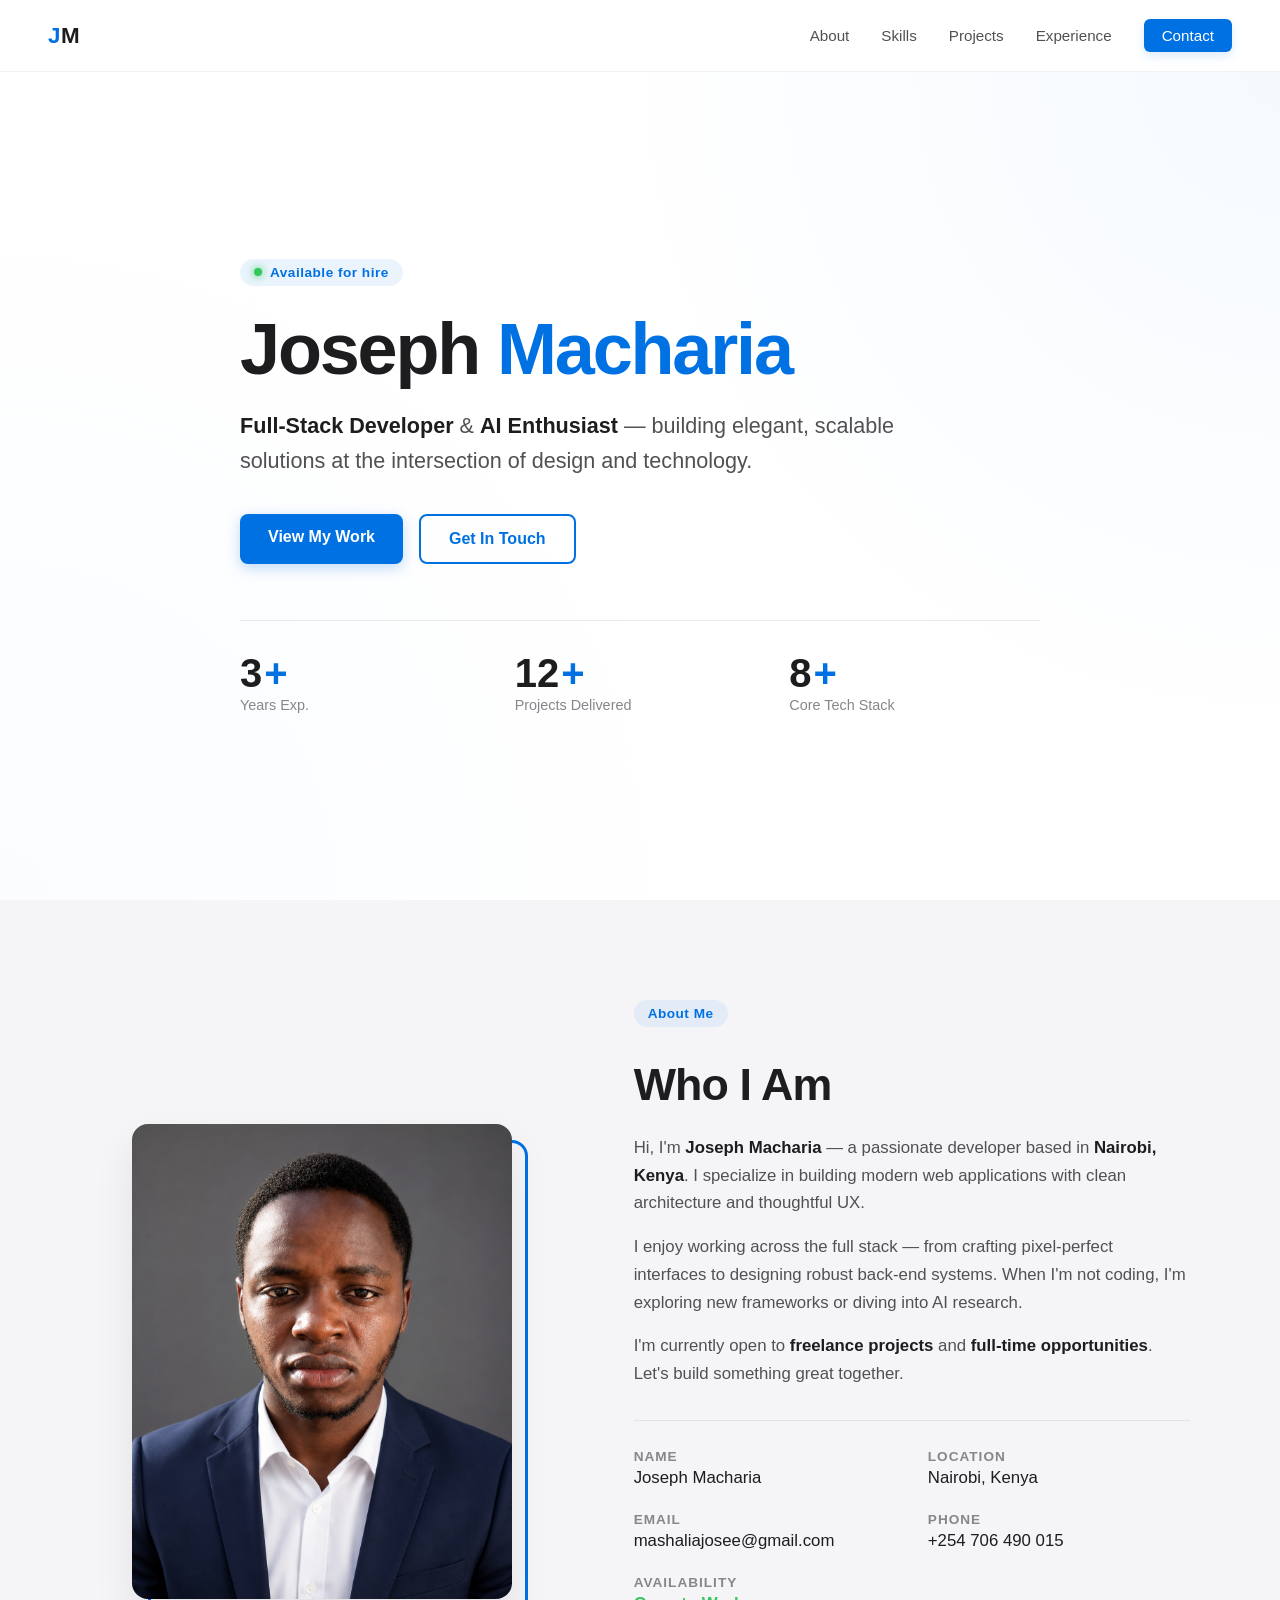
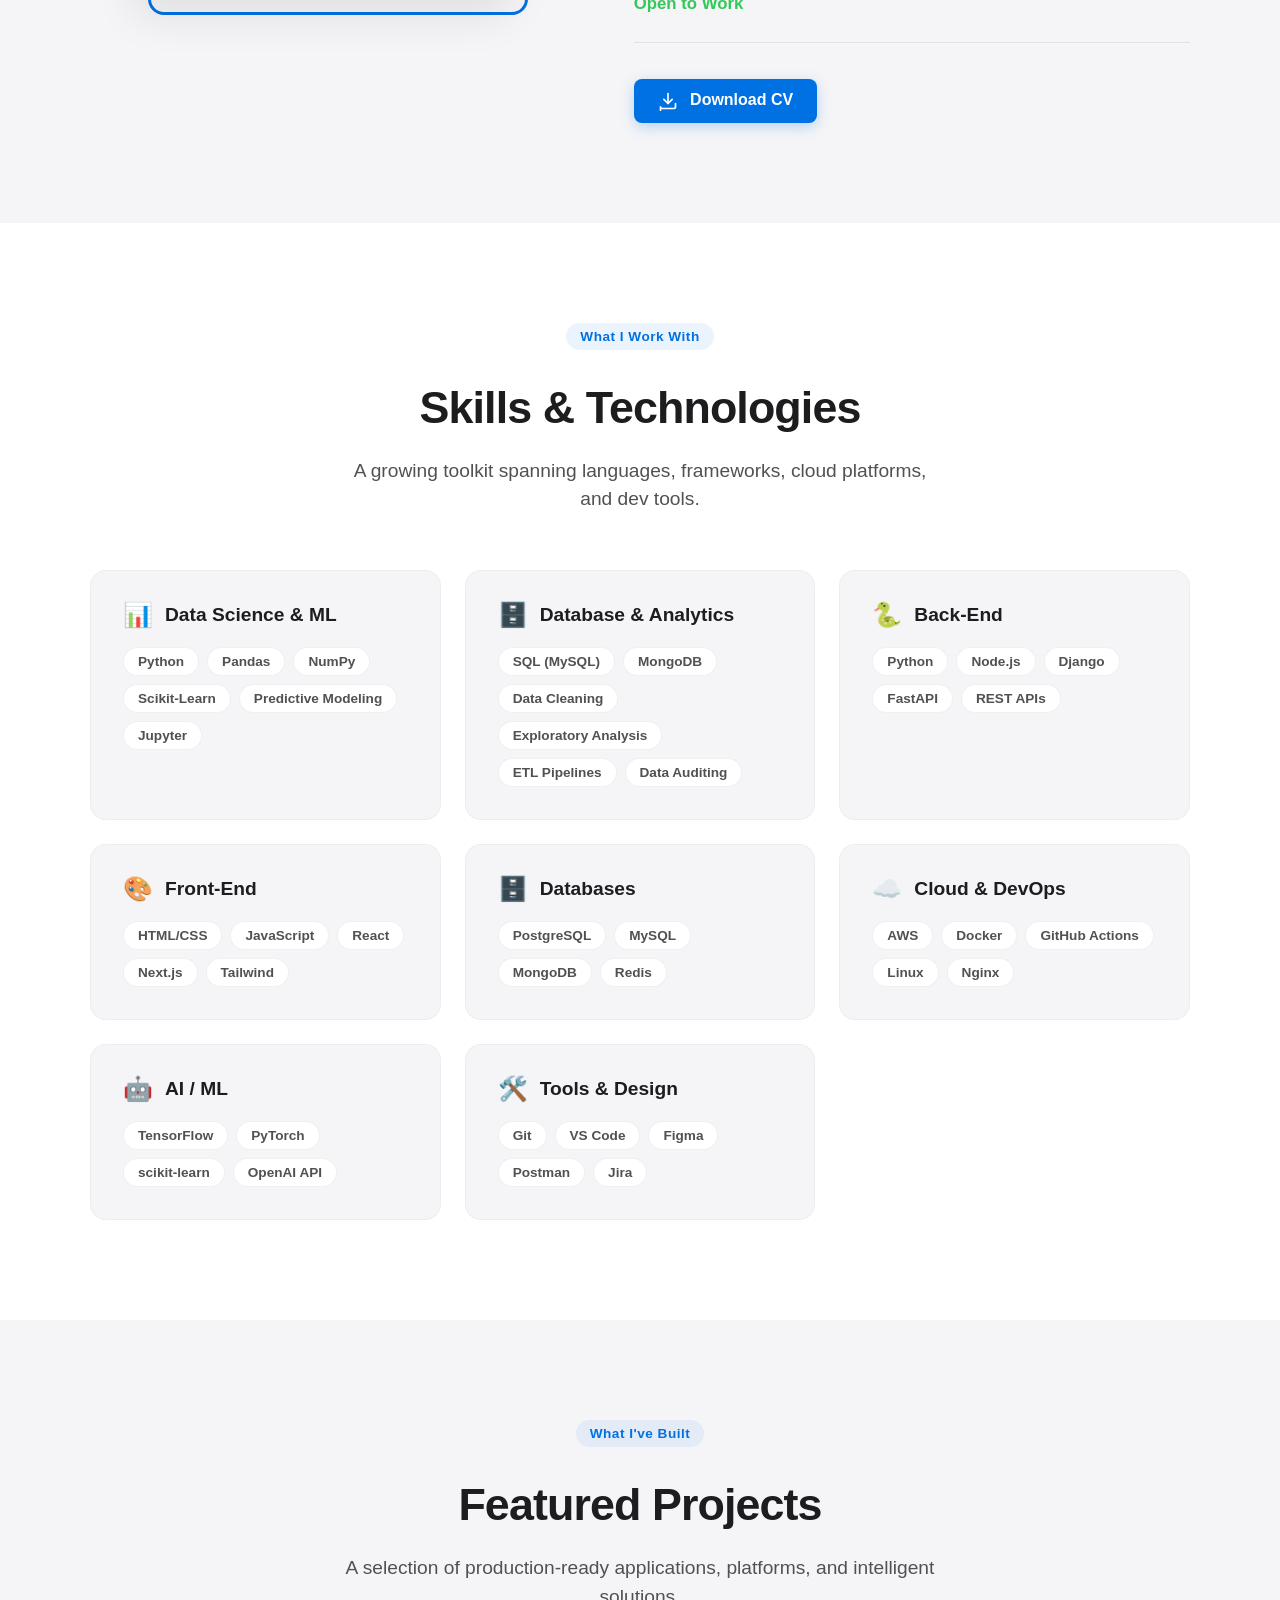
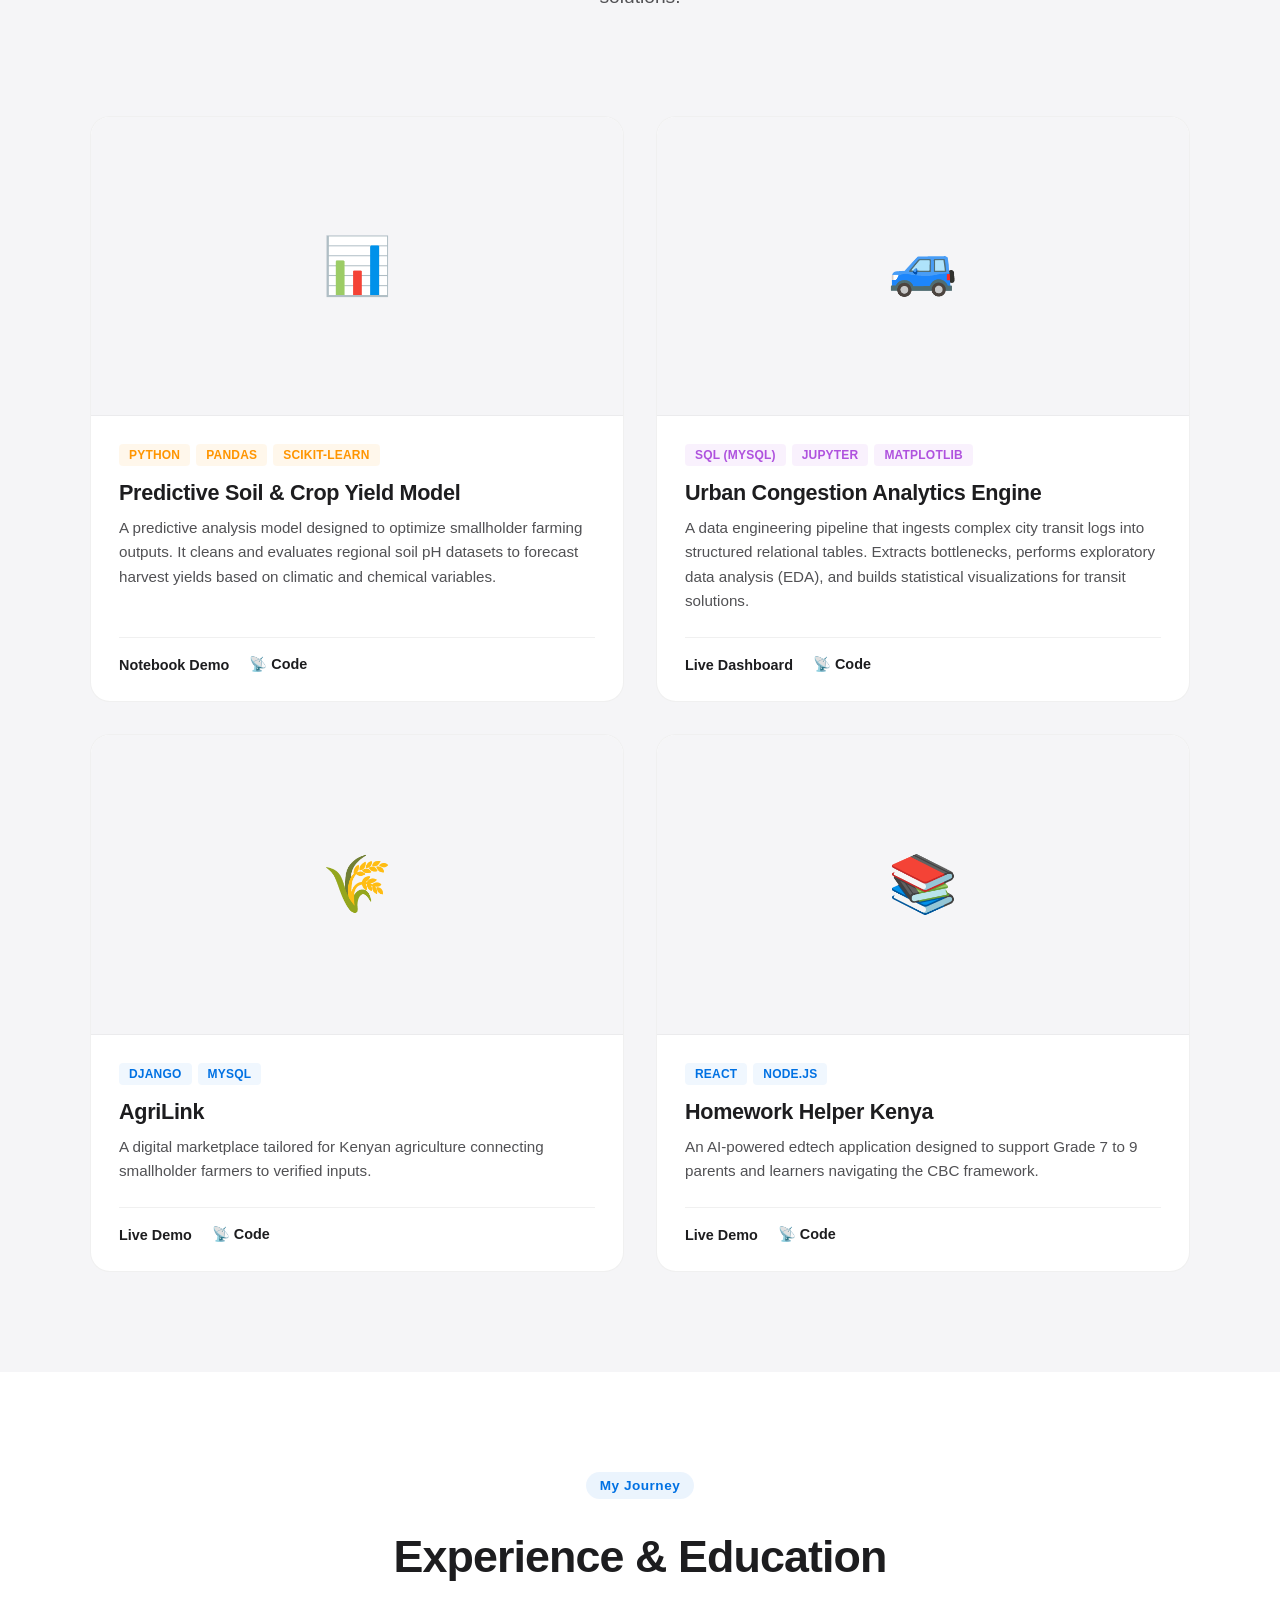
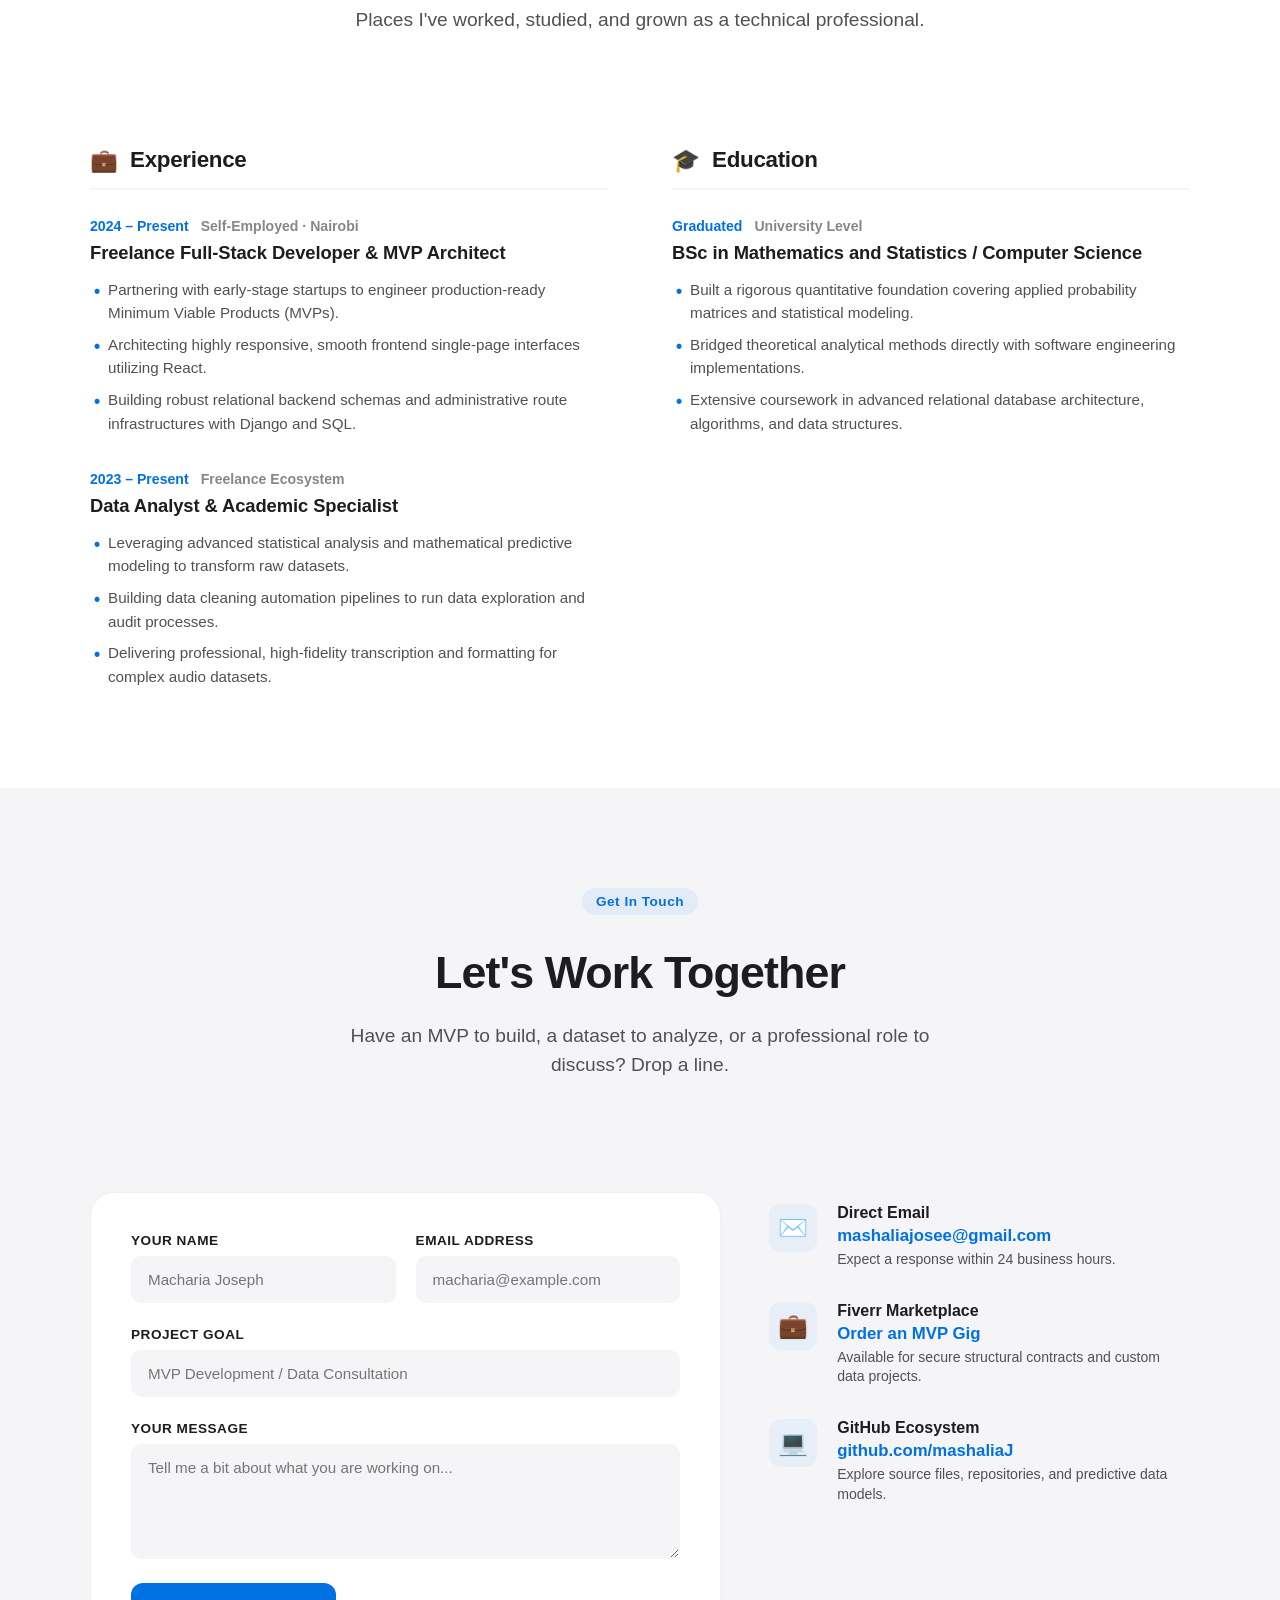
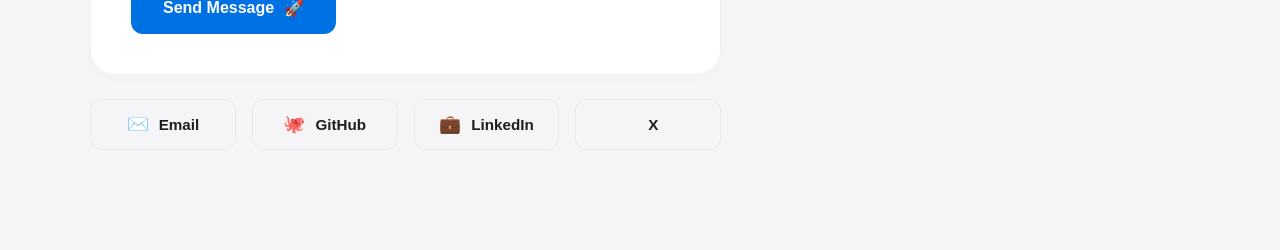
==== commit affc3b36: "Updating the file" ====
--- a/index.html
+++ b/index.html
@@ -182,6 +182,36 @@
         <div class="skills-grid">
     
             <!-- Back-End Card -->
+            <div class="skill-card">
+                <div class="sk-header">
+                    <div class="sk-icon">📊</div>
+                    <h3 class="sk-name">Data Science &amp; ML</h3>
+                </div>
+                <div class="pills">
+                    <span class="pill">Python</span>
+                    <span class="pill">Pandas</span>
+                    <span class="pill">NumPy</span>
+                    <span class="pill">Scikit-Learn</span>
+                    <span class="pill">Predictive Modeling</span>
+                    <span class="pill">Jupyter</span>
+                </div>
+            </div>
+
+            <div class="skill-card">
+                <div class="sk-header">
+                    <div class="sk-icon">🗄️</div>
+                    <h3 class="sk-name">Database &amp; Analytics</h3>
+                </div>
+                <div class="pills">
+                    <span class="pill">SQL (MySQL)</span>
+                    <span class="pill">MongoDB</span>
+                    <span class="pill">Data Cleaning</span>
+                    <span class="pill">Exploratory Analysis</span>
+                    <span class="pill">ETL Pipelines</span>
+                    <span class="pill">Data Auditing</span>
+                </div>
+            </div>
+
             <div class="skill-card">
                 <div class="sk-header">
                     <div class="sk-icon">🐍</div>
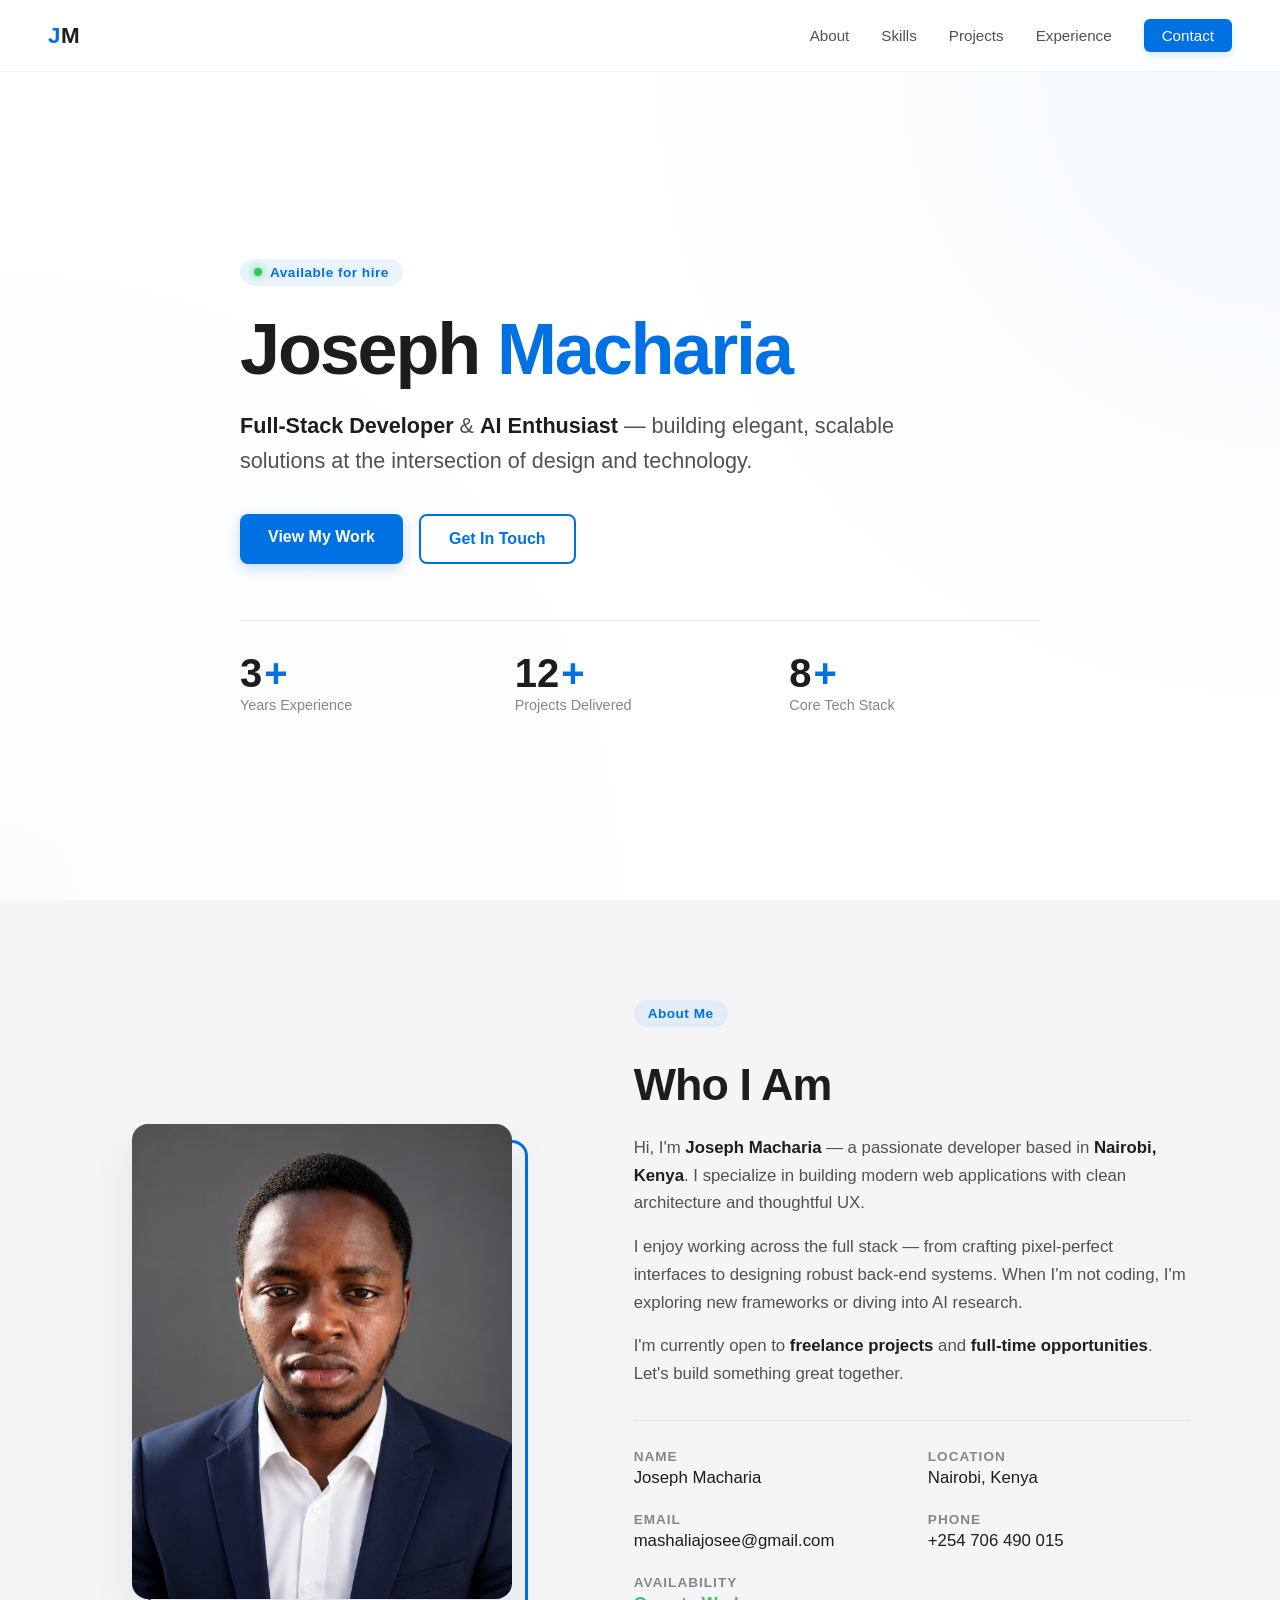
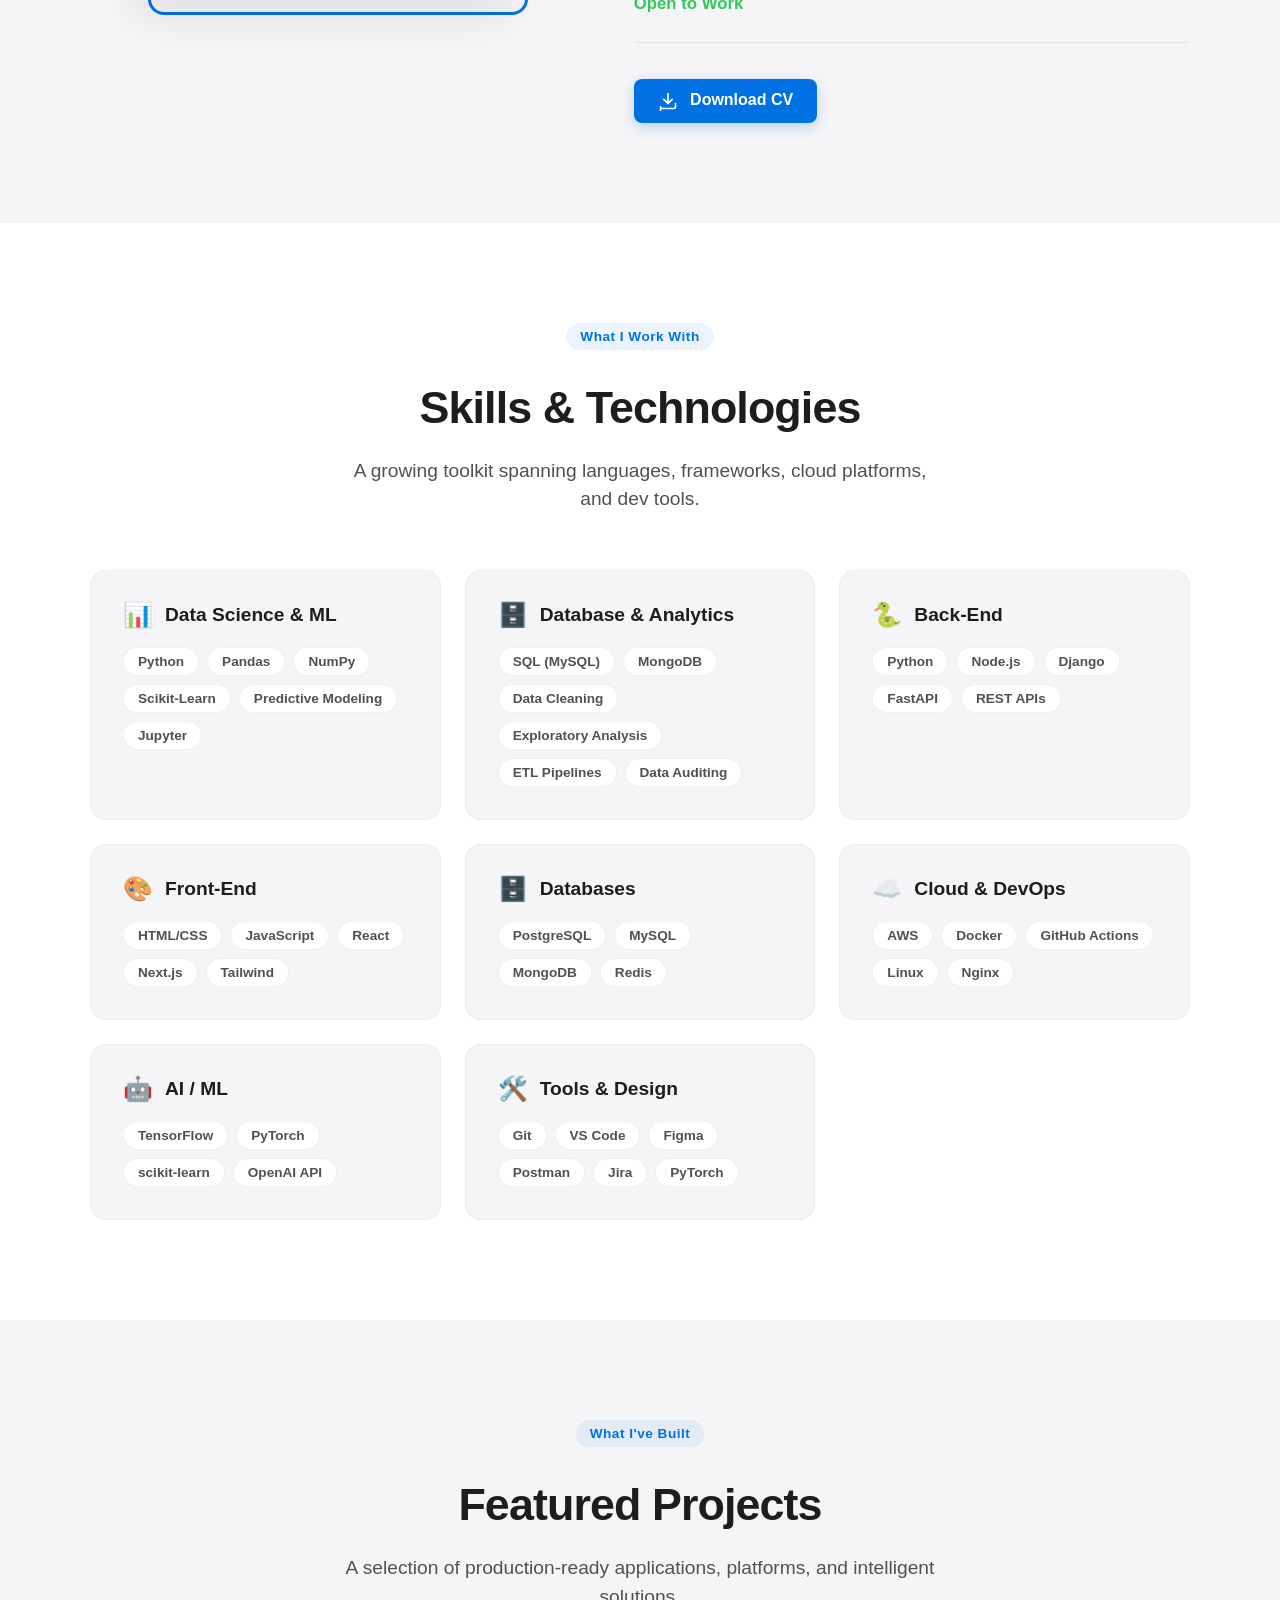
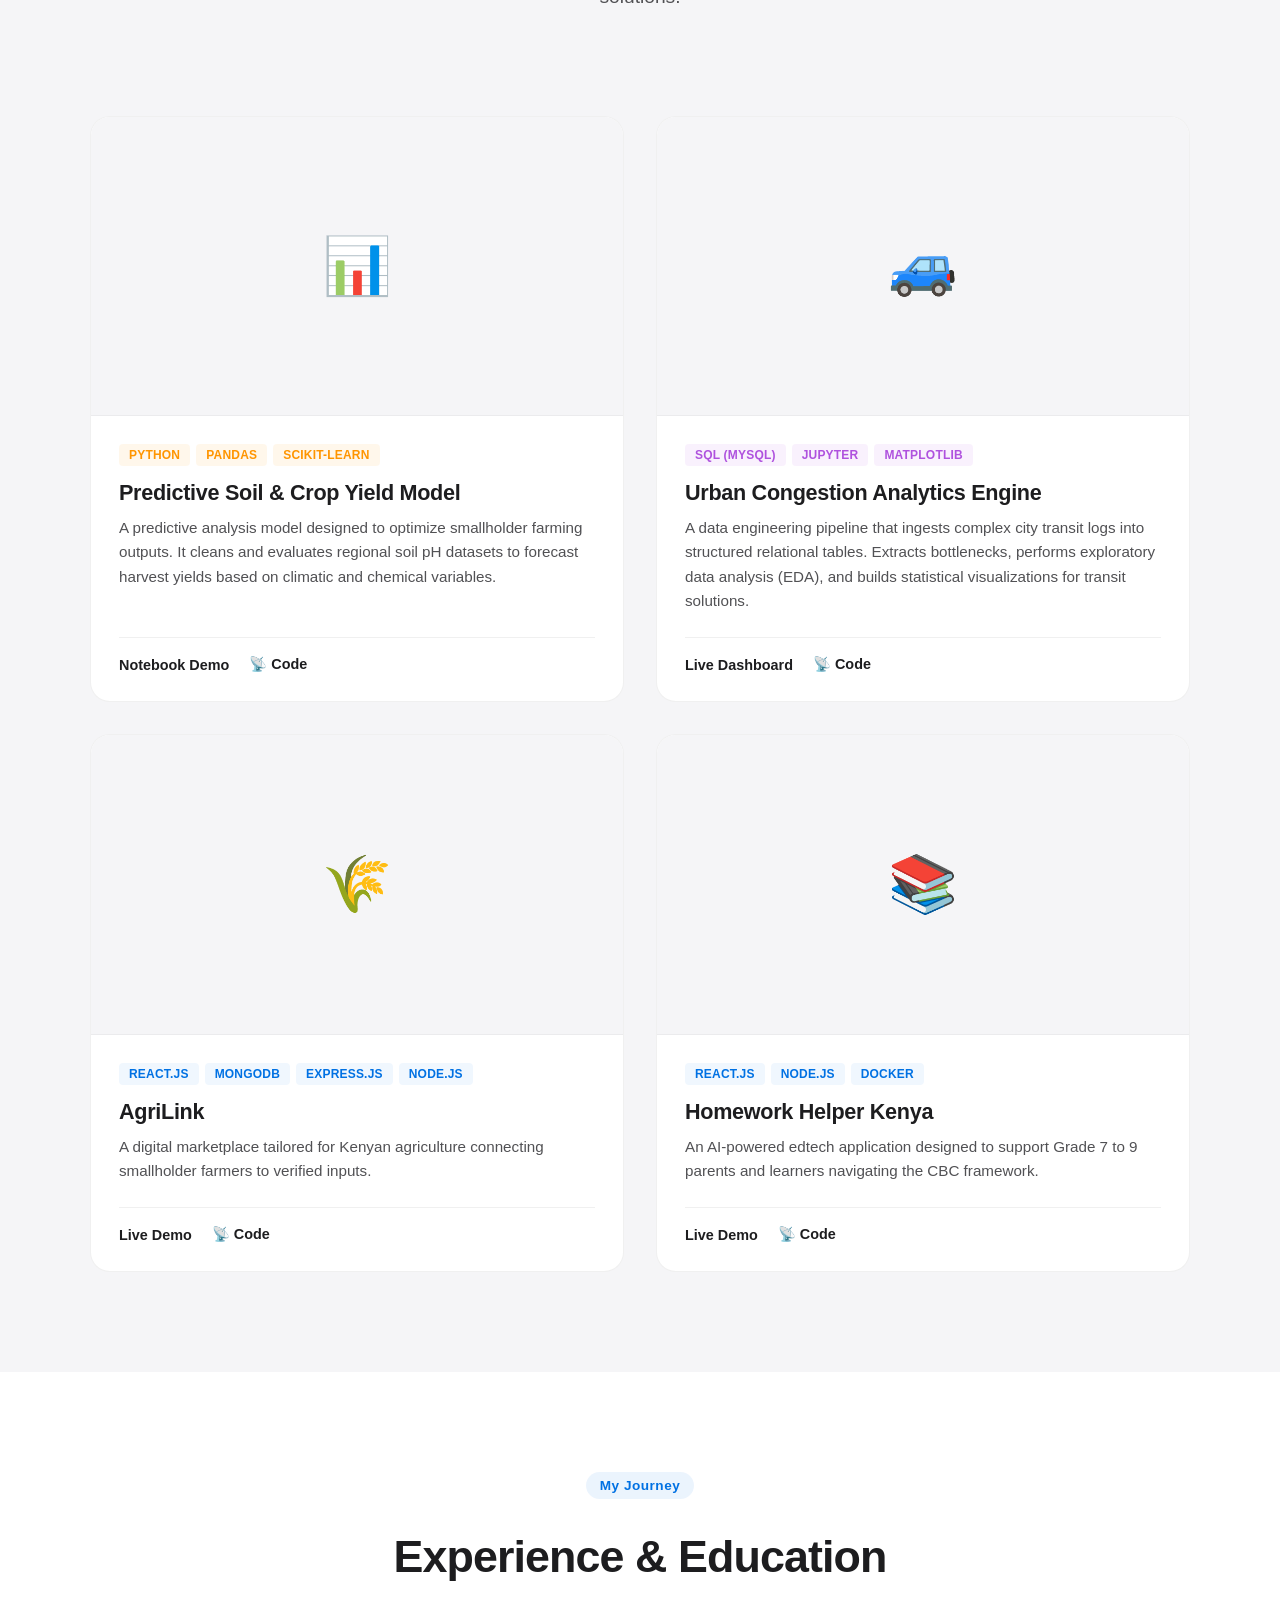
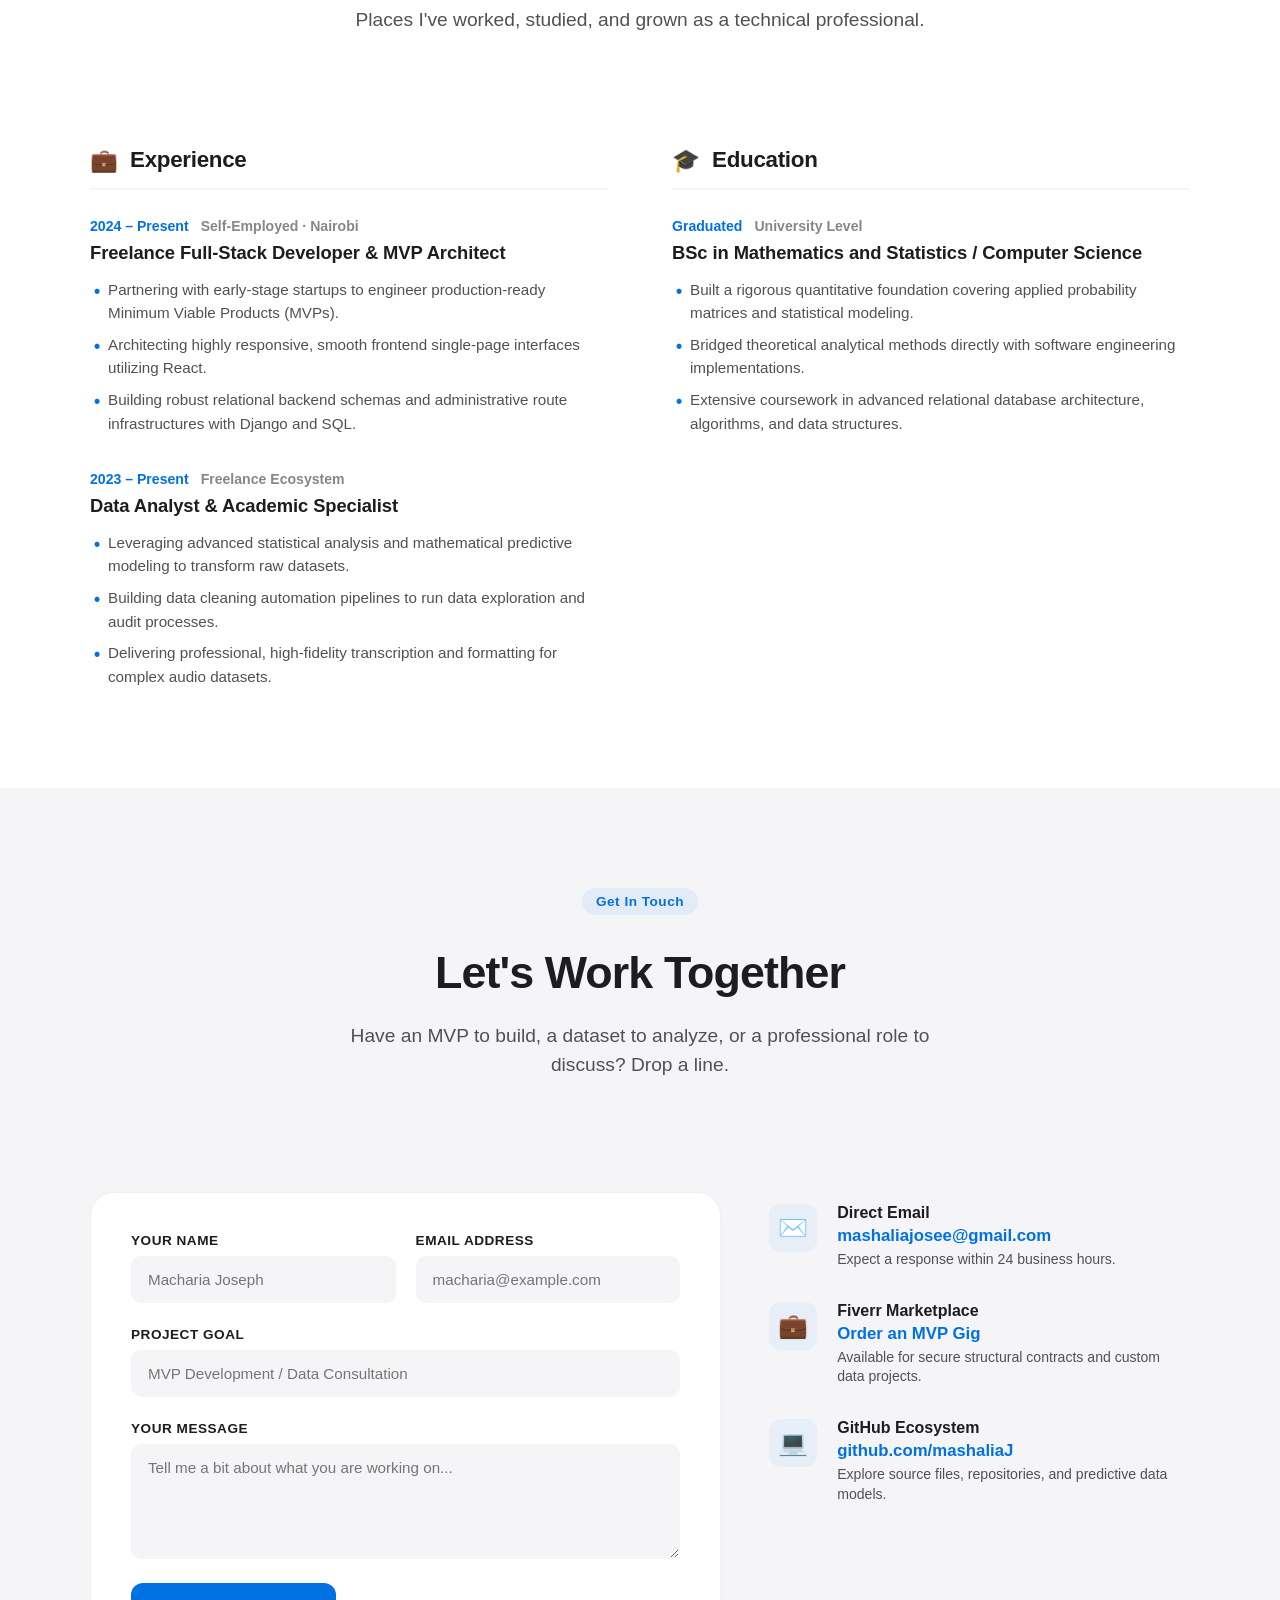
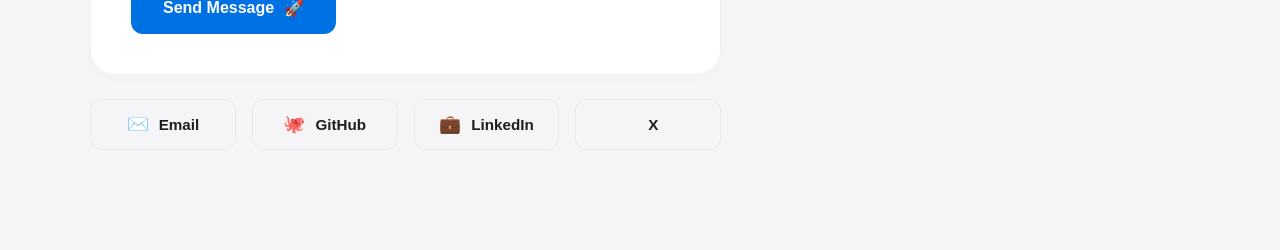
==== commit af7719a9: "Update" ====
--- a/index.html
+++ b/index.html
@@ -76,7 +76,7 @@
             <div class="hero-stats">
                 <div class="stat-card">
                     <div class="stat-n">3<span>+</span></div>
-                    <div class="stat-l">Years Exp.</div>
+                    <div class="stat-l">Years Experience</div>
                 </div>
                 <div class="stat-card">
                     <div class="stat-n">12<span>+</span></div>
@@ -296,6 +296,7 @@
                     <span class="pill">Figma</span>
                     <span class="pill">Postman</span>
                     <span class="pill">Jira</span>
+                    <span class="pill">PyTorch</span>
                 </div>
             </div>
     
@@ -377,8 +378,10 @@
                     <div class="proj-thumb">🌾</div>
                     <div class="proj-body">
                         <div class="proj-tags">
-                            <span class="proj-tag">Django</span>
-                            <span class="proj-tag">MySQL</span>
+                            <span class="proj-tag">React.js</span>
+                            <span class="proj-tag">MongoDB</span>
+                            <span class="proj-tag">Express.js</span>
+                            <span class="proj-tag">Node.js</span>
                         </div>
                         <h3 class="proj-title">AgriLink</h3>
                         <p class="proj-desc">A digital marketplace tailored for Kenyan agriculture connecting smallholder
@@ -395,8 +398,9 @@
                     <div class="proj-thumb">📚</div>
                     <div class="proj-body">
                         <div class="proj-tags">
-                            <span class="proj-tag">React</span>
+                            <span class="proj-tag">React.js</span>
                             <span class="proj-tag">Node.js</span>
+                            <span class="proj-tag">Docker</span>
                         </div>
                         <h3 class="proj-title">Homework Helper Kenya</h3>
                         <p class="proj-desc">An AI-powered edtech application designed to support Grade 7 to 9 parents and
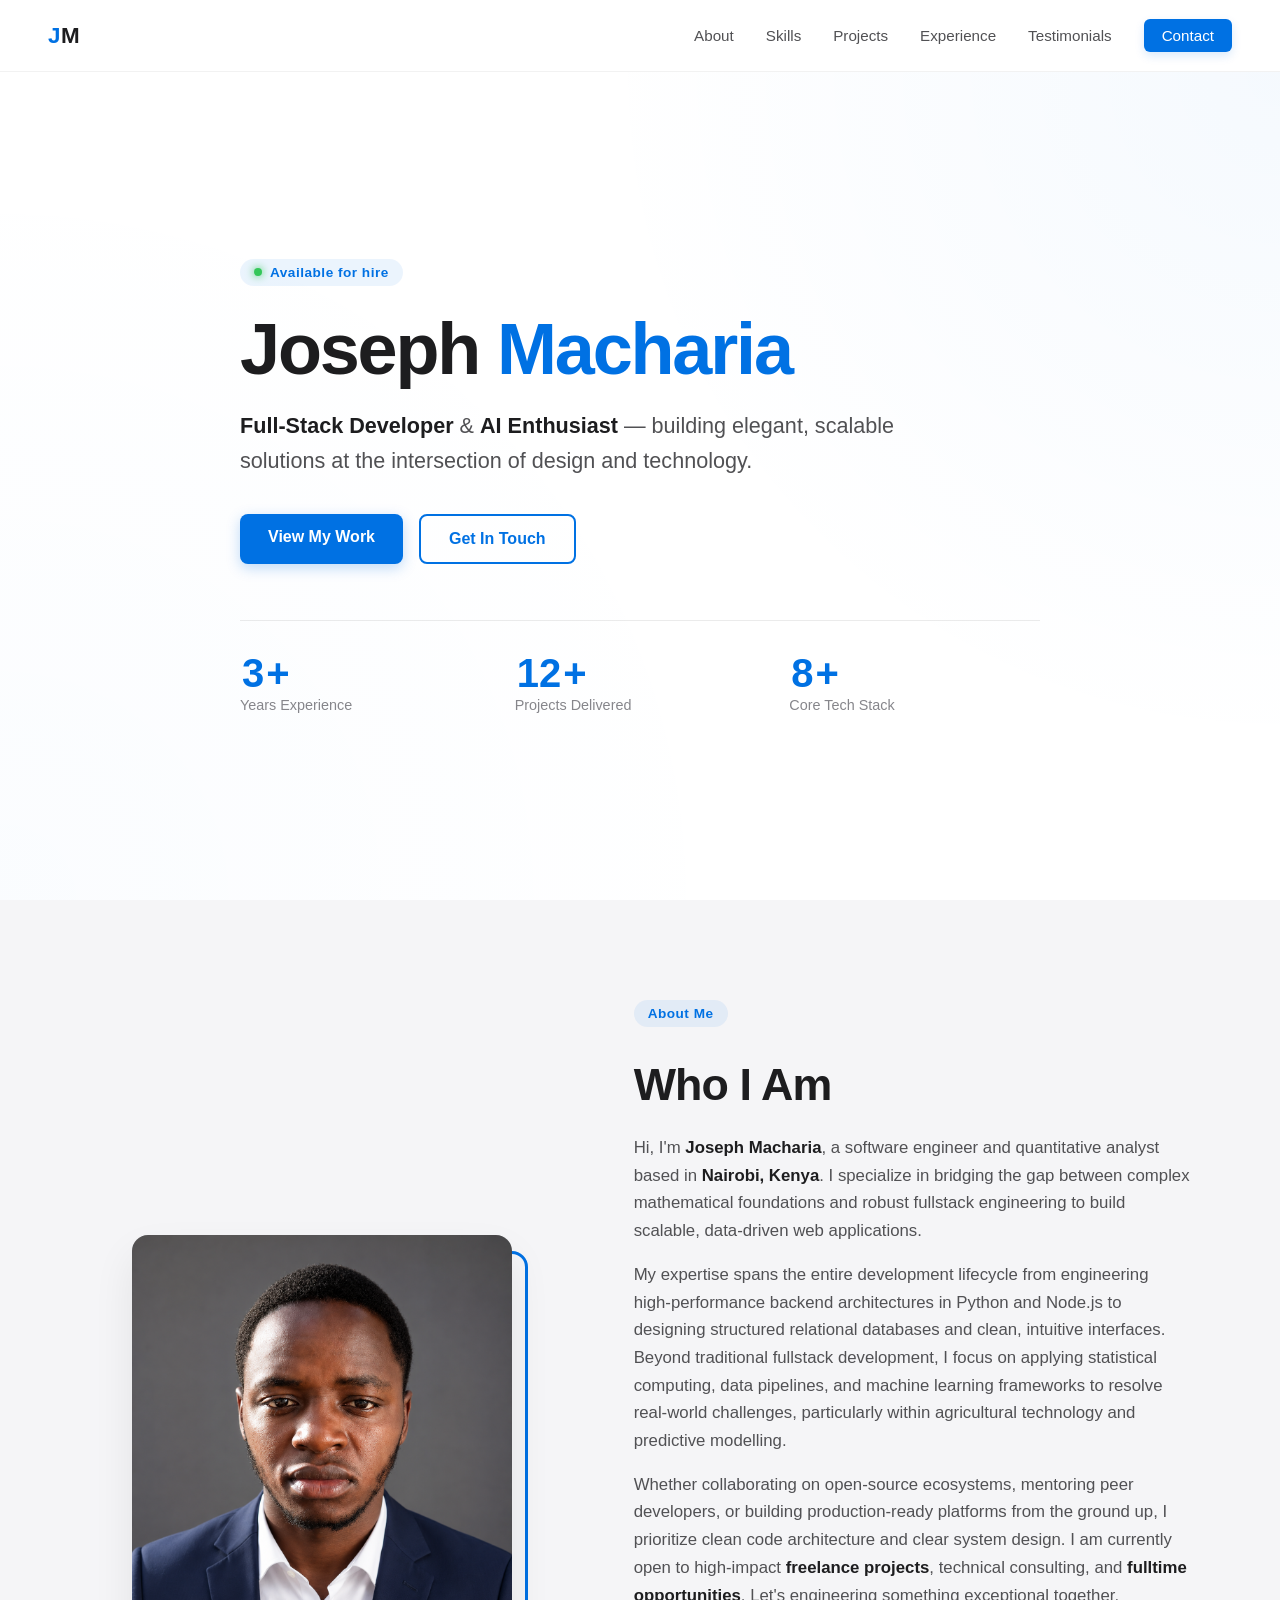
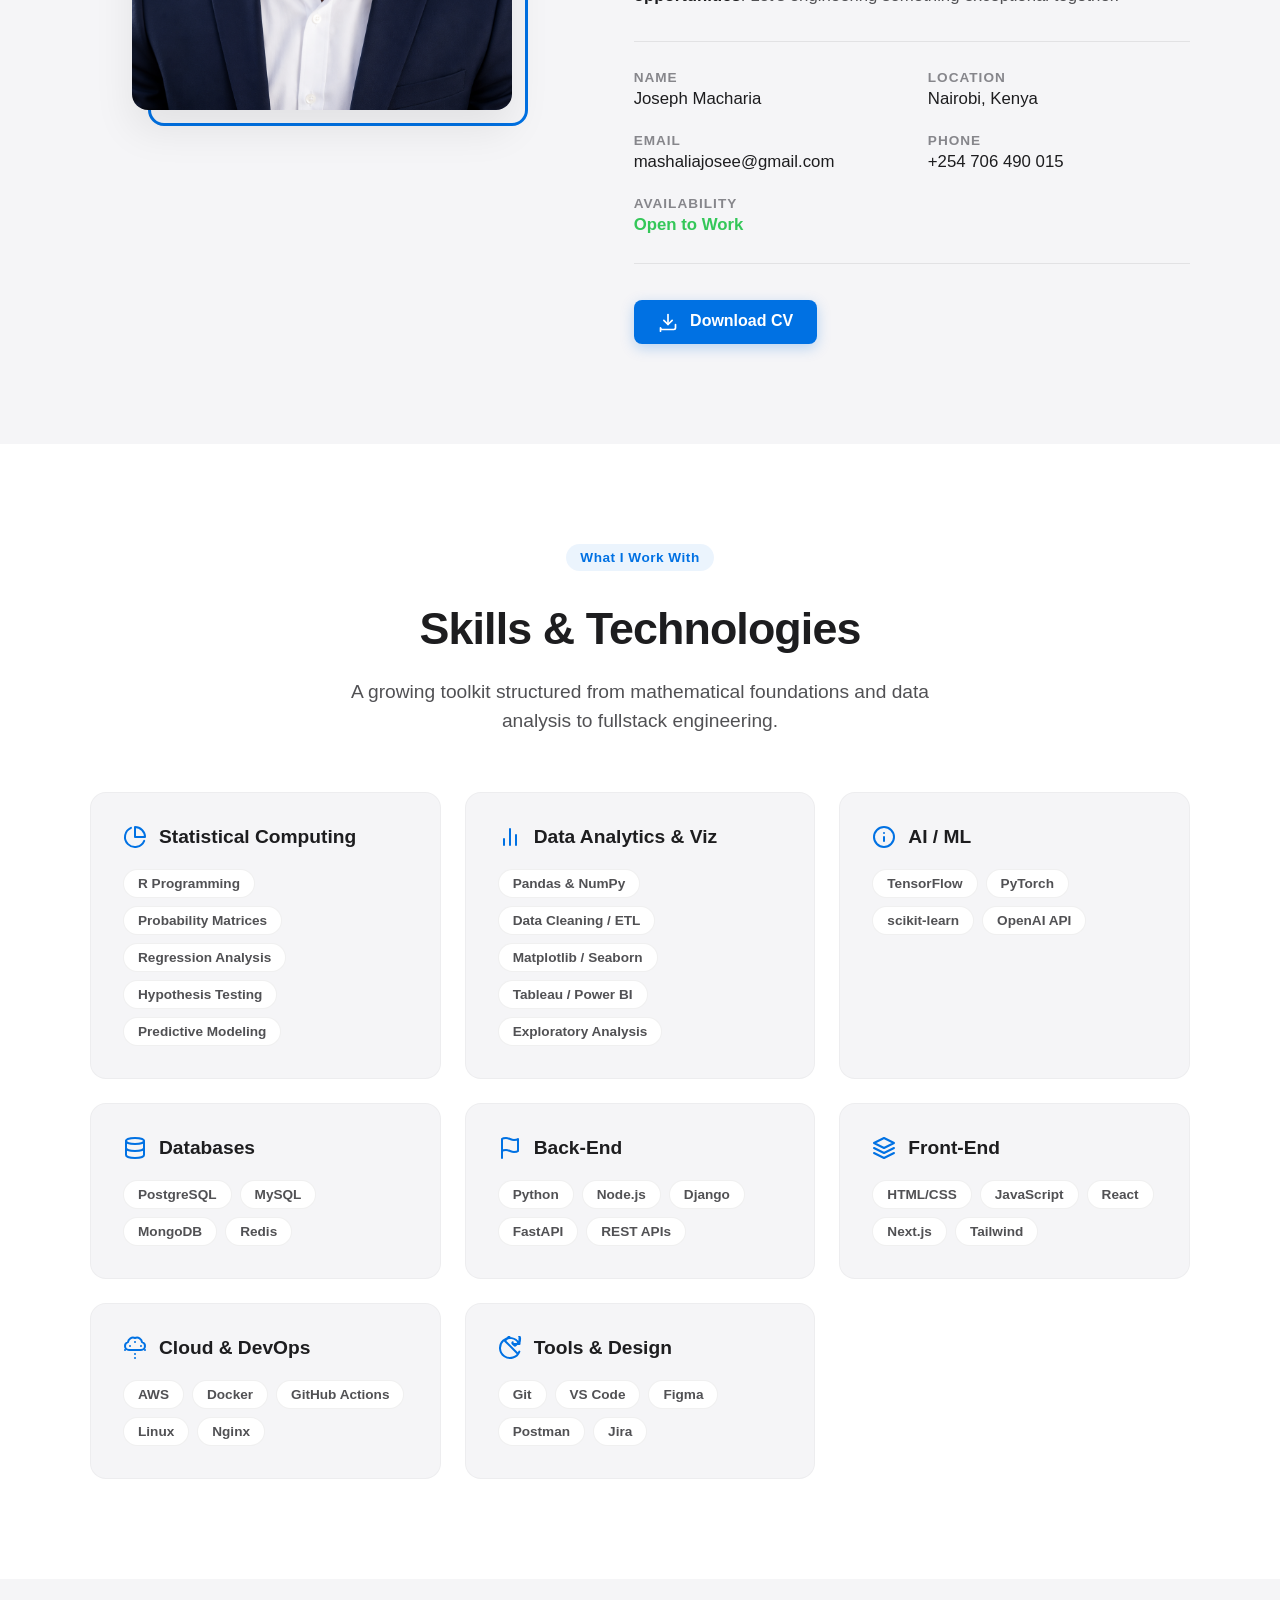
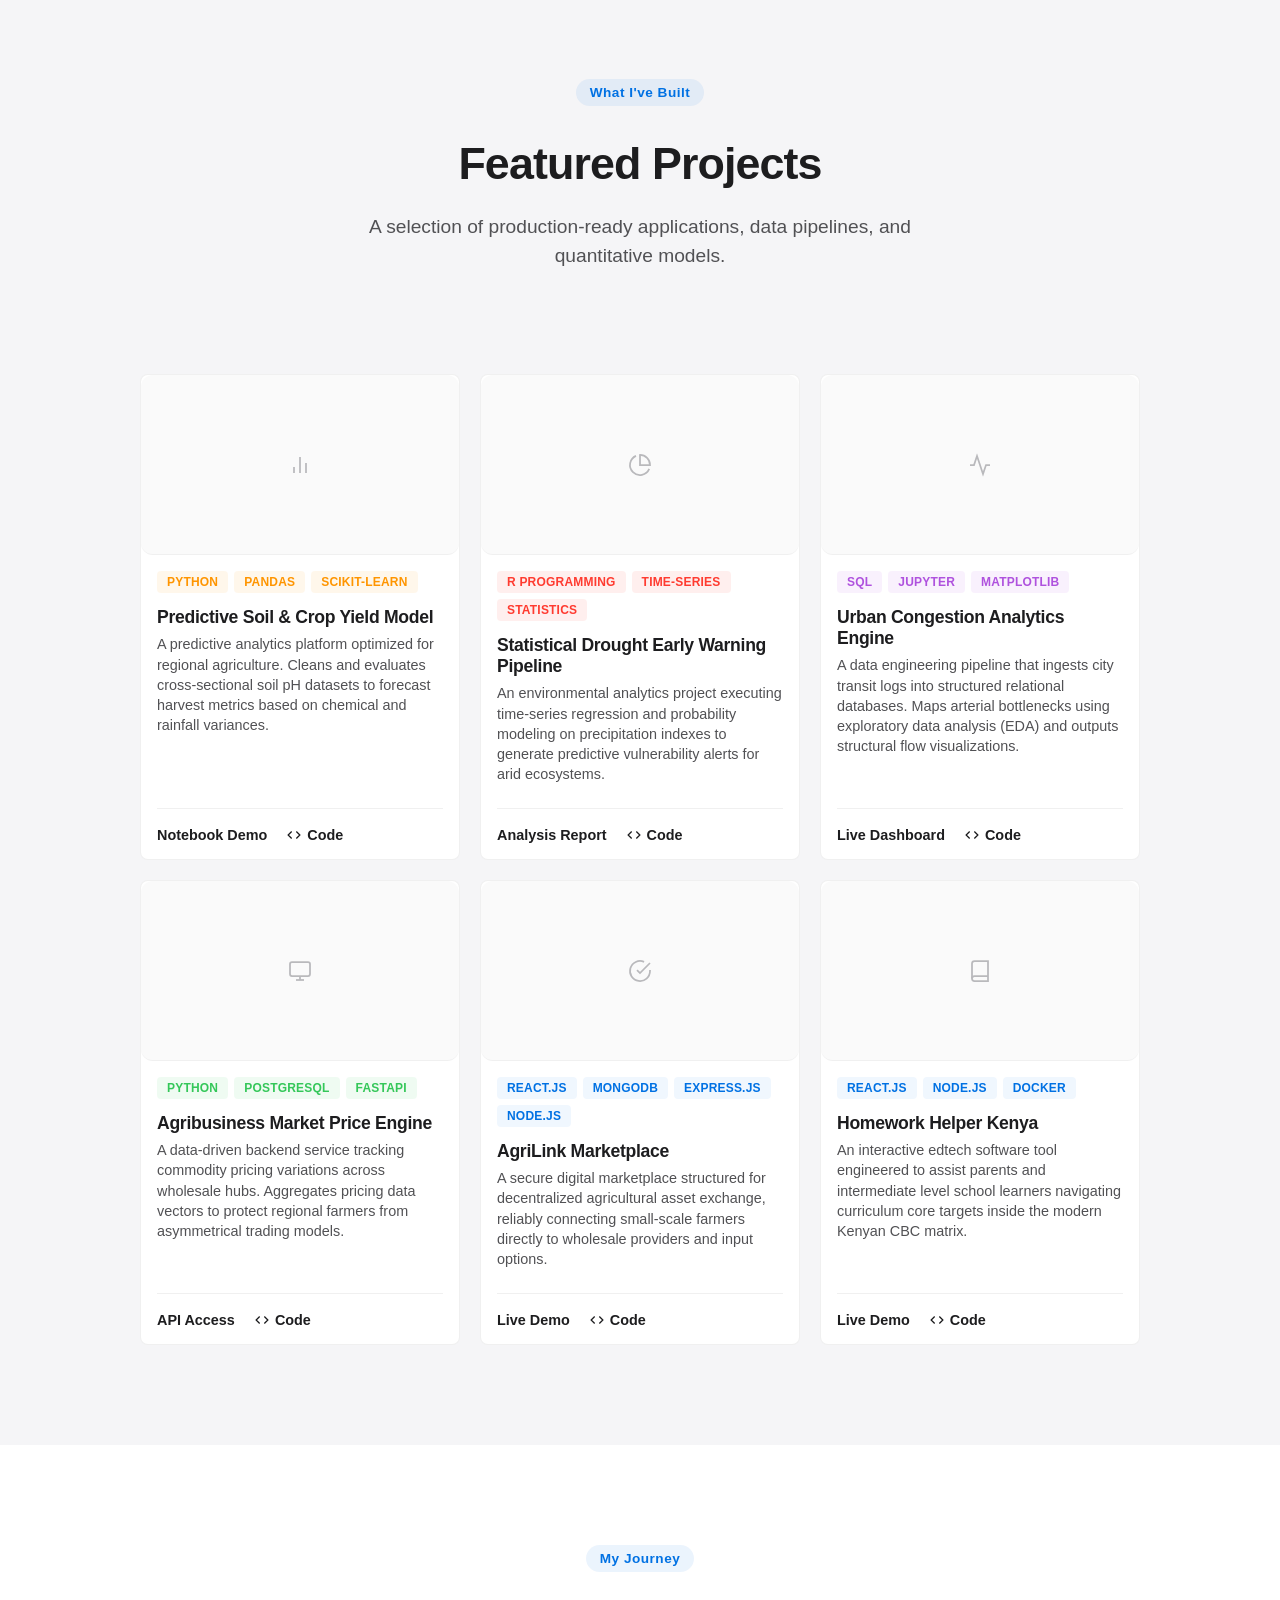
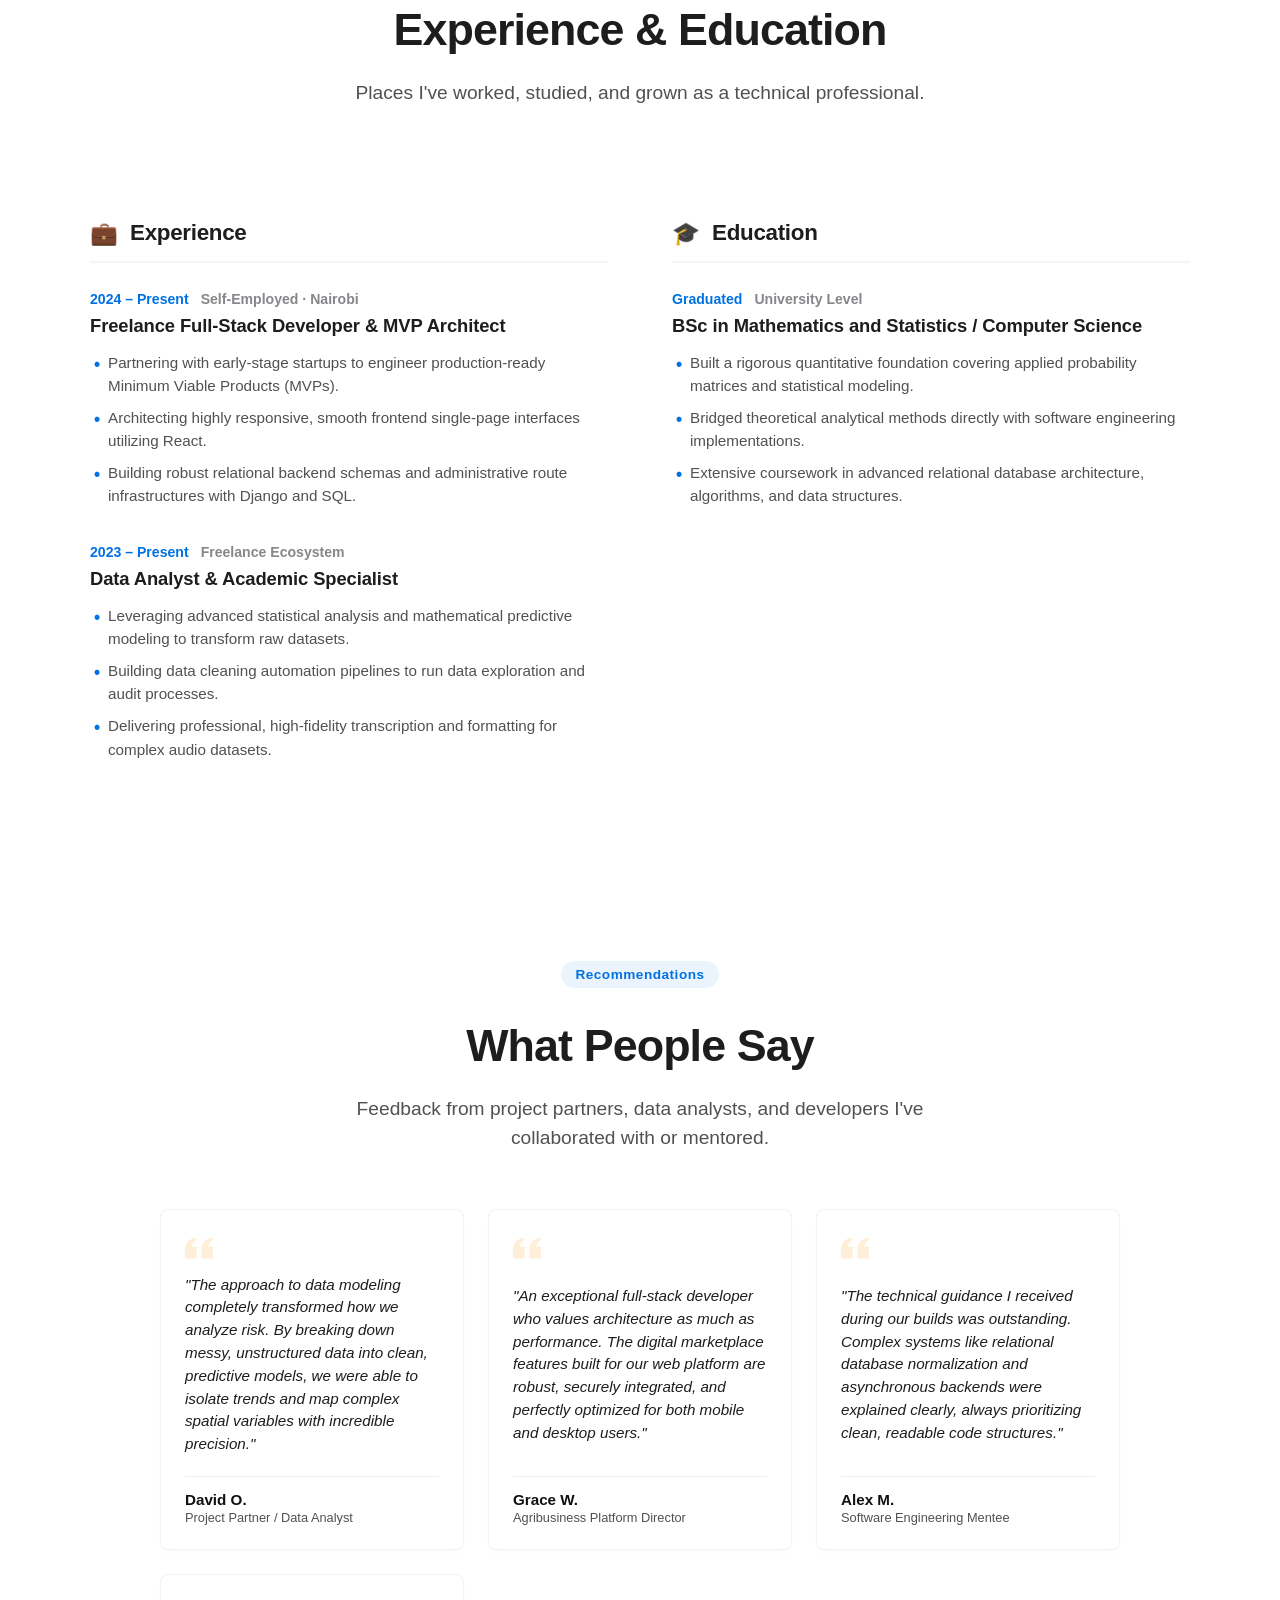
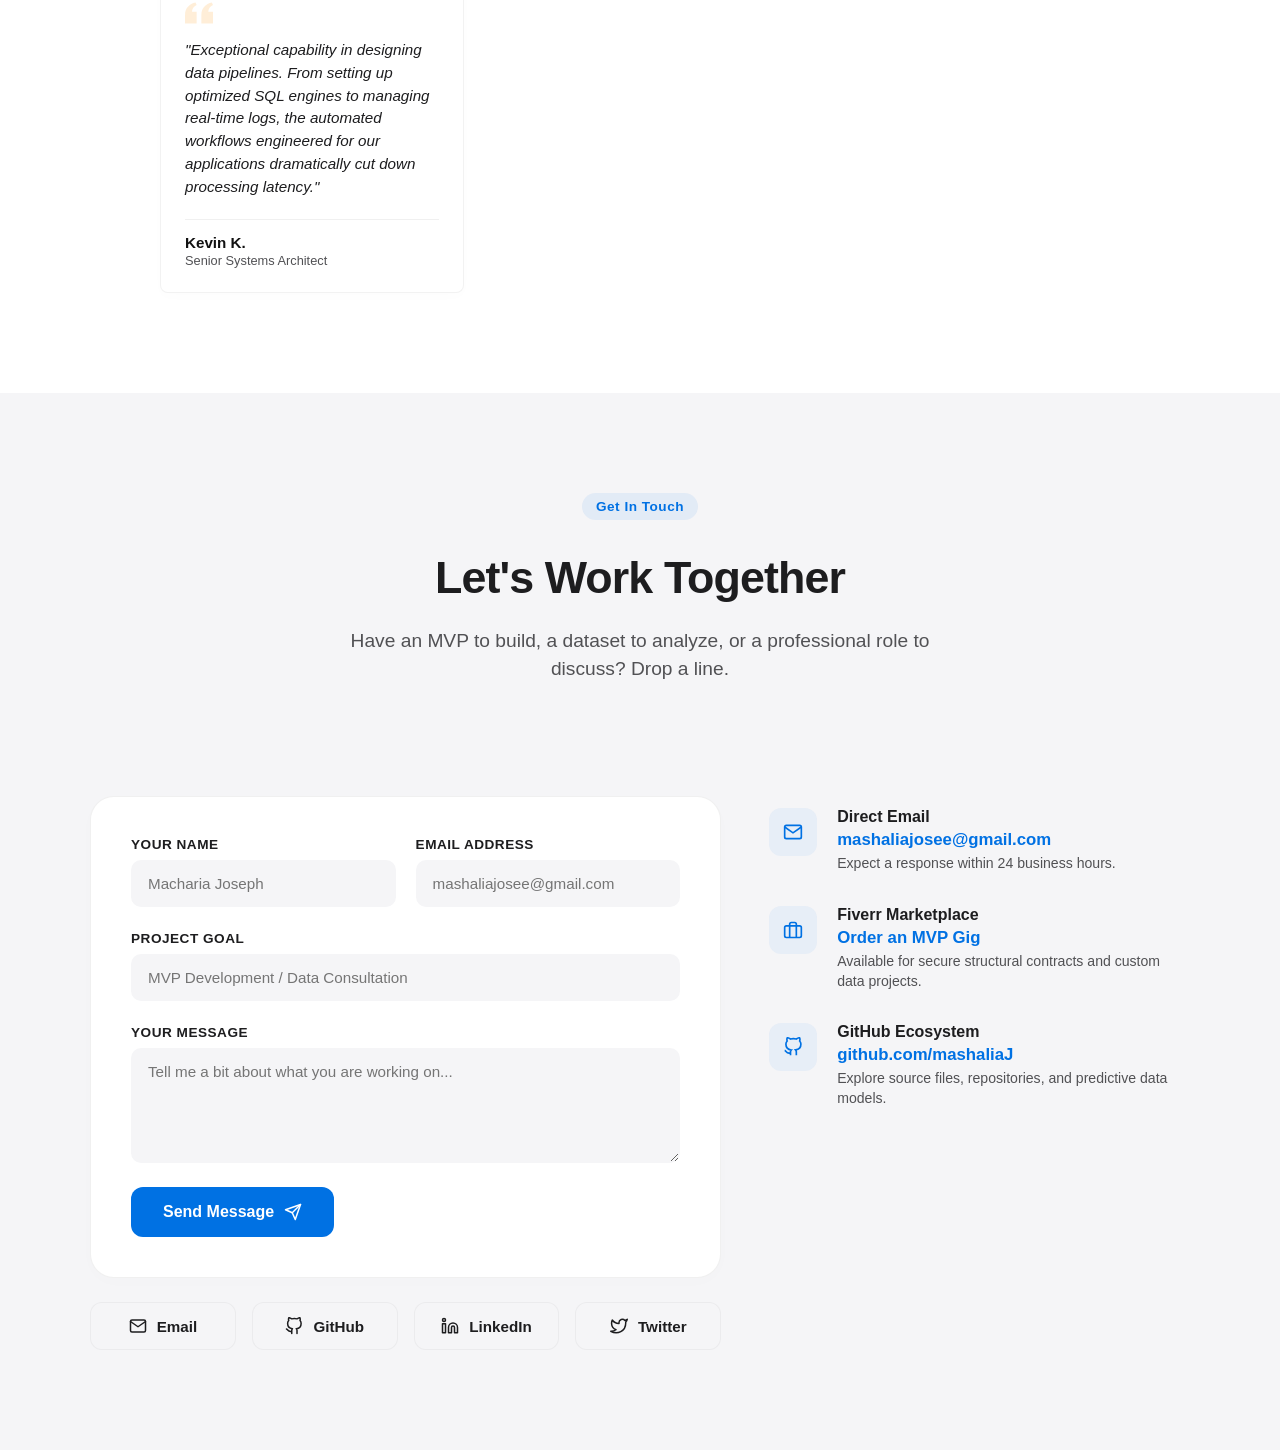
==== commit b3e33903: "Updated website" ====
--- a/index.html
+++ b/index.html
@@ -23,6 +23,7 @@
             <li><a href="#skills" class="nav-item">Skills</a></li>
             <li><a href="#projects" class="nav-item">Projects</a></li>
             <li><a href="#experience" class="nav-item">Experience</a></li>
+            <li><a href="#testimonials" class="nav-item">Testimonials</a></li>
             <li><a href="#contact" class="nav-item btn-nav">Contact</a></li>
         </ul>
 
@@ -41,6 +42,7 @@
             <a href="#skills">Skills</a>
             <a href="#projects">Projects</a>
             <a href="#experience">Experience</a>
+            <a href="#testimonials" class="nav-link">Testimonials</a>
             <a href="#contact" class="drawer-btn">Contact</a>
         </div>
     </nav>
@@ -48,46 +50,46 @@
     <!-- 🚀 Hero Section -->
     <section class="hero" id="home">
         <div class="hero-container">
-
+    
             <!-- Availability Badge -->
             <div class="eyebrow">
                 <span class="status-dot"></span>
                 Available for hire
             </div>
-
+    
             <!-- Name Layout -->
             <h1 class="hero-name">
                 Joseph <span class="line2">Macharia</span>
             </h1>
-
+    
             <!-- Professional Hook -->
             <p class="hero-role">
                 <strong>Full-Stack Developer</strong> &amp; <strong>AI Enthusiast</strong> —
                 building elegant, scalable solutions at the intersection of design and technology.
             </p>
-
+    
             <!-- Interactive Buttons -->
             <div class="hero-btns">
                 <a href="#projects" class="btn btn-solid">View My Work</a>
                 <a href="#contact" class="btn btn-outline">Get In Touch</a>
             </div>
-
+    
             <!-- Metrics Dashboard -->
             <div class="hero-stats">
                 <div class="stat-card">
-                    <div class="stat-n">3<span>+</span></div>
+                    <div class="stat-n"><span class="counter" data-target="3">0</span><span>+</span></div>
                     <div class="stat-l">Years Experience</div>
                 </div>
                 <div class="stat-card">
-                    <div class="stat-n">12<span>+</span></div>
+                    <div class="stat-n"><span class="counter" data-target="12">0</span><span>+</span></div>
                     <div class="stat-l">Projects Delivered</div>
                 </div>
                 <div class="stat-card">
-                    <div class="stat-n">8<span>+</span></div>
+                    <div class="stat-n"><span class="counter" data-target="8">0</span><span>+</span></div>
                     <div class="stat-l">Core Tech Stack</div>
                 </div>
             </div>
-
+    
         </div>
     </section>
 
@@ -114,18 +116,22 @@
     
                 <div class="bio-paragraphs">
                     <p>
-                        Hi, I'm <strong>Joseph Macharia</strong> — a passionate developer based in
-                        <strong>Nairobi, Kenya</strong>. I specialize in building modern web
-                        applications with clean architecture and thoughtful UX.
+                        Hi, I'm <strong>Joseph Macharia</strong>, a software engineer and quantitative analyst based in
+                        <strong>Nairobi, Kenya</strong>. I specialize in bridging the gap between complex mathematical foundations
+                        and robust fullstack engineering to build scalable, data-driven web applications.
                     </p>
                     <p>
-                        I enjoy working across the full stack — from crafting pixel-perfect
-                        interfaces to designing robust back-end systems. When I'm not coding,
-                        I'm exploring new frameworks or diving into AI research.
+                        My expertise spans the entire development lifecycle from engineering high-performance backend architectures
+                        in Python and Node.js to designing structured relational databases and clean, intuitive interfaces. Beyond
+                        traditional fullstack development, I focus on applying statistical computing, data pipelines, and machine
+                        learning frameworks to resolve real-world challenges, particularly within agricultural technology and predictive
+                        modelling.
                     </p>
                     <p>
-                        I'm currently open to <strong>freelance projects</strong> and
-                        <strong>full-time opportunities</strong>. Let's build something great together.
+                        Whether collaborating on open-source ecosystems, mentoring peer developers, or building production-ready
+                        platforms from the ground up, I prioritize clean code architecture and clear system design.
+                        I am currently open to high-impact <strong>freelance projects</strong>, technical consulting, and
+                        <strong>fulltime opportunities</strong>. Let's engineering something exceptional together.
                     </p>
                 </div>
     
@@ -169,52 +175,113 @@
     </section>
 
     <!-- ══════════════════════════════════════
-             SKILLS SECTION
+             SKILLS & EXPERTISE SECTION
         ══════════════════════════════════════ -->
     <section class="section" id="skills">
         <div class="section-header">
             <div class="eyebrow">What I Work With</div>
             <h2 class="section-title">Skills &amp; Technologies</h2>
-            <p class="section-subtitle">A growing toolkit spanning languages, frameworks, cloud platforms, and dev tools.
-            </p>
+            <p class="section-subtitle">A growing toolkit structured from mathematical foundations and data analysis to
+                fullstack engineering.</p>
         </div>
     
         <div class="skills-grid">
     
-            <!-- Back-End Card -->
+            <!-- 1. Statistical Computing (Mathematical Foundations) -->
             <div class="skill-card">
                 <div class="sk-header">
-                    <div class="sk-icon">📊</div>
-                    <h3 class="sk-name">Data Science &amp; ML</h3>
+                    <div class="sk-icon">
+                        <svg viewBox="0 0 24 24" fill="none" stroke="currentColor" stroke-width="2" stroke-linecap="round"
+                            stroke-linejoin="round">
+                            <path d="M21.21 15.89A10 10 0 1 1 8 2.83"></path>
+                            <path d="M22 12A10 10 0 0 0 12 2v10z"></path>
+                        </svg>
+                    </div>
+                    <h3 class="sk-name">Statistical Computing</h3>
                 </div>
                 <div class="pills">
-                    <span class="pill">Python</span>
-                    <span class="pill">Pandas</span>
-                    <span class="pill">NumPy</span>
-                    <span class="pill">Scikit-Learn</span>
+                    <span class="pill">R Programming</span>
+                    <span class="pill">Probability Matrices</span>
+                    <span class="pill">Regression Analysis</span>
+                    <span class="pill">Hypothesis Testing</span>
                     <span class="pill">Predictive Modeling</span>
-                    <span class="pill">Jupyter</span>
-                </div>
-            </div>
-
+                </div>
+            </div>
+    
+            <!-- 2. Data Analytics & Viz (Data Analysis Core) -->
             <div class="skill-card">
                 <div class="sk-header">
-                    <div class="sk-icon">🗄️</div>
-                    <h3 class="sk-name">Database &amp; Analytics</h3>
+                    <div class="sk-icon">
+                        <svg viewBox="0 0 24 24" fill="none" stroke="currentColor" stroke-width="2" stroke-linecap="round"
+                            stroke-linejoin="round">
+                            <line x1="18" y1="20" x2="18" y2="10"></line>
+                            <line x1="12" y1="20" x2="12" y2="4"></line>
+                            <line x1="6" y1="20" x2="6" y2="14"></line>
+                        </svg>
+                    </div>
+                    <h3 class="sk-name">Data Analytics &amp; Viz</h3>
                 </div>
                 <div class="pills">
-                    <span class="pill">SQL (MySQL)</span>
-                    <span class="pill">MongoDB</span>
-                    <span class="pill">Data Cleaning</span>
+                    <span class="pill">Pandas &amp; NumPy</span>
+                    <span class="pill">Data Cleaning / ETL</span>
+                    <span class="pill">Matplotlib / Seaborn</span>
+                    <span class="pill">Tableau / Power BI</span>
                     <span class="pill">Exploratory Analysis</span>
-                    <span class="pill">ETL Pipelines</span>
-                    <span class="pill">Data Auditing</span>
-                </div>
-            </div>
-
+                </div>
+            </div>
+    
+            <!-- 3. AI / ML (Advanced Data Analytics) -->
             <div class="skill-card">
                 <div class="sk-header">
-                    <div class="sk-icon">🐍</div>
+                    <div class="sk-icon">
+                        <svg viewBox="0 0 24 24" fill="none" stroke="currentColor" stroke-width="2" stroke-linecap="round"
+                            stroke-linejoin="round">
+                            <circle cx="12" cy="12" r="10"></circle>
+                            <path d="M12 16v-4"></path>
+                            <path d="M12 8h.01"></path>
+                        </svg>
+                    </div>
+                    <h3 class="sk-name">AI / ML</h3>
+                </div>
+                <div class="pills">
+                    <span class="pill">TensorFlow</span>
+                    <span class="pill">PyTorch</span>
+                    <span class="pill">scikit-learn</span>
+                    <span class="pill">OpenAI API</span>
+                </div>
+            </div>
+    
+            <!-- 4. Databases (Data Layer) -->
+            <div class="skill-card">
+                <div class="sk-header">
+                    <div class="sk-icon">
+                        <svg viewBox="0 0 24 24" fill="none" stroke="currentColor" stroke-width="2" stroke-linecap="round"
+                            stroke-linejoin="round">
+                            <ellipse cx="12" cy="5" rx="9" ry="3"></ellipse>
+                            <path d="M3 5v14c0 1.66 4 3 9 3s9-1.34 9-3V5"></path>
+                            <path d="M3 12c0 1.66 4 3 9 3s9-1.34 9-3"></path>
+                        </svg>
+                    </div>
+                    <h3 class="sk-name">Databases</h3>
+                </div>
+                <div class="pills">
+                    <span class="pill">PostgreSQL</span>
+                    <span class="pill">MySQL</span>
+                    <span class="pill">MongoDB</span>
+                    <span class="pill">Redis</span>
+                </div>
+            </div>
+    
+            <!-- 5. Back-End (Software Engineering) -->
+            <div class="skill-card">
+                <div class="sk-header">
+                    <div class="sk-icon">
+                        <svg viewBox="0 0 24 24" fill="none" stroke="currentColor" stroke-width="2" stroke-linecap="round"
+                            stroke-linejoin="round">
+                            <path d="M4 15s1-1 4-1 5 2 8 2 4-1 4-1V3s-1 1-4 1-5-2-8-2-4 1-4 1z"></path>
+                            <line x1="4" y1="22" x2="4" y2="15"></line>
+                        </svg>
+                    </div>
                     <h3 class="sk-name">Back-End</h3>
                 </div>
                 <div class="pills">
@@ -226,10 +293,17 @@
                 </div>
             </div>
     
-            <!-- Front-End Card -->
+            <!-- 6. Front-End (Software Engineering) -->
             <div class="skill-card">
                 <div class="sk-header">
-                    <div class="sk-icon">🎨</div>
+                    <div class="sk-icon">
+                        <svg viewBox="0 0 24 24" fill="none" stroke="currentColor" stroke-width="2" stroke-linecap="round"
+                            stroke-linejoin="round">
+                            <polygon points="12 2 2 7 12 12 22 7 12 2"></polygon>
+                            <polyline points="2 17 12 22 22 17"></polyline>
+                            <polyline points="2 12 12 17 22 12"></polyline>
+                        </svg>
+                    </div>
                     <h3 class="sk-name">Front-End</h3>
                 </div>
                 <div class="pills">
@@ -241,24 +315,19 @@
                 </div>
             </div>
     
-            <!-- Databases Card -->
+            <!-- 7. Cloud & DevOps (Infrastructure) -->
             <div class="skill-card">
                 <div class="sk-header">
-                    <div class="sk-icon">🗄️</div>
-                    <h3 class="sk-name">Databases</h3>
-                </div>
-                <div class="pills">
-                    <span class="pill">PostgreSQL</span>
-                    <span class="pill">MySQL</span>
-                    <span class="pill">MongoDB</span>
-                    <span class="pill">Redis</span>
-                </div>
-            </div>
-    
-            <!-- Cloud & DevOps Card -->
-            <div class="skill-card">
-                <div class="sk-header">
-                    <div class="sk-icon">☁️</div>
+                    <div class="sk-icon">
+                        <svg viewBox="0 0 24 24" fill="none" stroke="currentColor" stroke-width="2" stroke-linecap="round"
+                            stroke-linejoin="round">
+                            <path d="M18 10h-.01M7 10h.01M12 6h.01M12 14h.01M12 18h.01M12 22h.01M22 14h-.01M2 14h.01">
+                            </path>
+                            <path
+                                d="M22 10a4 4 0 0 0-3-3.87 5 5 0 0 0-7-4.13 5 5 0 0 0-7 4.13A4 4 0 0 0 2 10a4 4 0 0 0 4 4h12a4 4 0 0 0 4-4z">
+                            </path>
+                        </svg>
+                    </div>
                     <h3 class="sk-name">Cloud &amp; DevOps</h3>
                 </div>
                 <div class="pills">
@@ -270,24 +339,18 @@
                 </div>
             </div>
     
-            <!-- AI / ML Card -->
+            <!-- 8. Tools & Design (Product Support) -->
             <div class="skill-card">
                 <div class="sk-header">
-                    <div class="sk-icon">🤖</div>
-                    <h3 class="sk-name">AI / ML</h3>
-                </div>
-                <div class="pills">
-                    <span class="pill">TensorFlow</span>
-                    <span class="pill">PyTorch</span>
-                    <span class="pill">scikit-learn</span>
-                    <span class="pill">OpenAI API</span>
-                </div>
-            </div>
-    
-            <!-- Tools Card -->
-            <div class="skill-card">
-                <div class="sk-header">
-                    <div class="sk-icon">🛠️</div>
+                    <div class="sk-icon">
+                        <svg viewBox="0 0 24 24" fill="none" stroke="currentColor" stroke-width="2" stroke-linecap="round"
+                            stroke-linejoin="round">
+                            <path
+                                d="M14.7 6.3a1 1 0 0 0 0 1.4l1.6 1.6a1 1 0 0 0 1.4 0l3.77-3.77a6 6 0 0 0-7.94-7.94L7 4.96 19.04 17">
+                            </path>
+                            <path d="M21.5 2v6h-6M21.34 15.57a10 10 0 1 1-.57-8.38"></path>
+                        </svg>
+                    </div>
                     <h3 class="sk-name">Tools &amp; Design</h3>
                 </div>
                 <div class="pills">
@@ -296,7 +359,6 @@
                     <span class="pill">Figma</span>
                     <span class="pill">Postman</span>
                     <span class="pill">Jira</span>
-                    <span class="pill">PyTorch</span>
                 </div>
             </div>
     
@@ -304,28 +366,27 @@
     </section>
 
     <!-- ══════════════════════════════════════
-             PROJECTS SECTION
-        ══════════════════════════════════════ -->
+                 PROJECTS SECTION
+            ══════════════════════════════════════ -->
     <section class="section section-alt" id="projects">
         <div class="projects-container">
     
-            <!-- 🔝 Header Stacked Clearly On Top -->
+            <!-- Header Stack -->
             <div class="section-header">
                 <div class="eyebrow">What I've Built</div>
                 <h2 class="section-title">Featured Projects</h2>
-                <p class="section-subtitle">A selection of production-ready applications, platforms, and intelligent
-                    solutions.</p>
-            </div>
-    
-            <!-- 🎛️ Uniform 2x2 Grid Architecture -->
+                <p class="section-subtitle">A selection of production-ready applications, data pipelines, and quantitative
+                    models.</p>
+            </div>
+    
+            <!-- Projects Grid Layout -->
             <div class="projects-grid">
     
-                <!-- Project 1 -->
-                <!-- Project 3: Crop Yield & Soil Quality Analytics Platform -->
+                <!-- Project 1: Crop Yield & Soil Quality Analytics Platform -->
                 <div class="proj-card">
                     <div class="proj-thumb">
                         <img src="crop-analytics.png" alt="Crop Yield Analytics"
-                            onerror="this.style.display='none'; this.parentNode.innerHTML='📊';">
+                            onerror="this.style.display='none'; this.parentNode.innerHTML='<svg class=\'thumb-svg\' viewBox=\'0 0 24 24\' fill=\'none\' stroke=\'currentColor\' stroke-width=\'2\'><line x1=\'18\' y1=\'20\' x2=\'18\' y2=\'10\'></line><line x1=\'12\' y1=\'20\' x2=\'12\' y2=\'4\'></line><line x1=\'6\' y1=\'20\' x2=\'6\' y2=\'14\'></line></svg>';">
                     </div>
                     <div class="proj-body">
                         <div class="proj-tags">
@@ -336,46 +397,130 @@
                             <span class="proj-tag"
                                 style="color: #ff9500; background-color: rgba(255, 149, 0, 0.08); border-color: rgba(255, 149, 0, 0.2);">Scikit-Learn</span>
                         </div>
-                        <h3 class="proj-title">Predictive Soil & Crop Yield Model</h3>
-                        <p class="proj-desc">A predictive analysis model designed to optimize smallholder farming outputs. It cleans and
-                            evaluates regional soil pH datasets to forecast harvest yields based on climatic and chemical variables.</p>
+                        <h3 class="proj-title">Predictive Soil &amp; Crop Yield Model</h3>
+                        <p class="proj-desc">A predictive analytics platform optimized for regional agriculture. Cleans and
+                            evaluates cross-sectional soil pH datasets to forecast harvest metrics based on chemical and
+                            rainfall variances.</p>
                         <div class="proj-links">
                             <a href="#" class="proj-link">Notebook Demo</a>
-                            <a href="https://github.com/mashaliaJ" target="_blank" class="proj-link">📡 Code</a>
-                        </div>
-                    </div>
-                </div>
-                
-                <!-- Project 4: Urban Congestion & Traffic Flow Analytics -->
+                            <a href="https://github.com/mashaliaJ" target="_blank" class="proj-link">
+                                <svg class="link-svg" viewBox="0 0 24 24" fill="none" stroke="currentColor"
+                                    stroke-width="2">
+                                    <polyline points="16 18 22 12 16 6"></polyline>
+                                    <polyline points="8 6 2 12 8 18"></polyline>
+                                </svg>
+                                Code
+                            </a>
+                        </div>
+                    </div>
+                </div>
+    
+                <!-- Project 2: Climate Drought Early Warning System (New) -->
+                <div class="proj-card">
+                    <div class="proj-thumb">
+                        <img src="drought-warning.png" alt="Drought Warning System"
+                            onerror="this.style.display='none'; this.parentNode.innerHTML='<svg class=\'thumb-svg\' viewBox=\'0 0 24 24\' fill=\'none\' stroke=\'currentColor\' stroke-width=\'2\'><path d=\'M21.21 15.89A10 10 0 1 1 8 2.83\'></path><path d=\'M22 12A10 10 0 0 0 12 2v10z\'></path></svg>';">
+                    </div>
+                    <div class="proj-body">
+                        <div class="proj-tags">
+                            <span class="proj-tag"
+                                style="color: #ff3b30; background-color: rgba(255, 59, 48, 0.08); border-color: rgba(255, 59, 48, 0.2);">R
+                                Programming</span>
+                            <span class="proj-tag"
+                                style="color: #ff3b30; background-color: rgba(255, 59, 48, 0.08); border-color: rgba(255, 59, 48, 0.2);">Time-Series</span>
+                            <span class="proj-tag"
+                                style="color: #ff3b30; background-color: rgba(255, 59, 48, 0.08); border-color: rgba(255, 59, 48, 0.2);">Statistics</span>
+                        </div>
+                        <h3 class="proj-title">Statistical Drought Early Warning Pipeline</h3>
+                        <p class="proj-desc">An environmental analytics project executing time-series regression and
+                            probability modeling on precipitation indexes to generate predictive vulnerability alerts for
+                            arid ecosystems.</p>
+                        <div class="proj-links">
+                            <a href="#" class="proj-link">Analysis Report</a>
+                            <a href="https://github.com/mashaliaJ" target="_blank" class="proj-link">
+                                <svg class="link-svg" viewBox="0 0 24 24" fill="none" stroke="currentColor"
+                                    stroke-width="2">
+                                    <polyline points="16 18 22 12 16 6"></polyline>
+                                    <polyline points="8 6 2 12 8 18"></polyline>
+                                </svg>
+                                Code
+                            </a>
+                        </div>
+                    </div>
+                </div>
+    
+                <!-- Project 3: Urban Congestion & Traffic Flow Analytics -->
                 <div class="proj-card">
                     <div class="proj-thumb">
                         <img src="urban-traffic.png" alt="Urban Traffic Flow Analytics"
-                            onerror="this.style.display='none'; this.parentNode.innerHTML='🚙';">
+                            onerror="this.style.display='none'; this.parentNode.innerHTML='<svg class=\'thumb-svg\' viewBox=\'0 0 24 24\' fill=\'none\' stroke=\'currentColor\' stroke-width=\'2\'><polyline points=\'22 12 18 12 15 21 9 3 6 12 2 12\'></polyline></svg>';">
                     </div>
                     <div class="proj-body">
                         <div class="proj-tags">
                             <span class="proj-tag"
-                                style="color: #af52de; background-color: rgba(175, 82, 222, 0.08); border-color: rgba(175, 82, 222, 0.2);">SQL
-                                (MySQL)</span>
+                                style="color: #af52de; background-color: rgba(175, 82, 222, 0.08); border-color: rgba(175, 82, 222, 0.2);">SQL</span>
                             <span class="proj-tag"
                                 style="color: #af52de; background-color: rgba(175, 82, 222, 0.08); border-color: rgba(175, 82, 222, 0.2);">Jupyter</span>
                             <span class="proj-tag"
                                 style="color: #af52de; background-color: rgba(175, 82, 222, 0.08); border-color: rgba(175, 82, 222, 0.2);">Matplotlib</span>
                         </div>
                         <h3 class="proj-title">Urban Congestion Analytics Engine</h3>
-                        <p class="proj-desc">A data engineering pipeline that ingests complex city transit logs into structured
-                            relational tables. Extracts bottlenecks, performs exploratory data analysis (EDA), and builds statistical
-                            visualizations for transit solutions.</p>
+                        <p class="proj-desc">A data engineering pipeline that ingests city transit logs into structured
+                            relational databases. Maps arterial bottlenecks using exploratory data analysis (EDA) and
+                            outputs structural flow visualizations.</p>
                         <div class="proj-links">
                             <a href="#" class="proj-link">Live Dashboard</a>
-                            <a href="https://github.com/mashaliaJ" target="_blank" class="proj-link">📡 Code</a>
-                        </div>
-                    </div>
-                </div>
-
-
+                            <a href="https://github.com/mashaliaJ" target="_blank" class="proj-link">
+                                <svg class="link-svg" viewBox="0 0 24 24" fill="none" stroke="currentColor"
+                                    stroke-width="2">
+                                    <polyline points="16 18 22 12 16 6"></polyline>
+                                    <polyline points="8 6 2 12 8 18"></polyline>
+                                </svg>
+                                Code
+                            </a>
+                        </div>
+                    </div>
+                </div>
+    
+                <!-- Project 4: Agribusiness Market Price Index (New) -->
                 <div class="proj-card">
-                    <div class="proj-thumb">🌾</div>
+                    <div class="proj-thumb">
+                        <img src="market-pricing.png" alt="Market Pricing Engine"
+                            onerror="this.style.display='none'; this.parentNode.innerHTML='<svg class=\'thumb-svg\' viewBox=\'0 0 24 24\' fill=\'none\' stroke=\'currentColor\' stroke-width=\'2\'><rect x=\'2\' y=\'3\' width=\'20\' height=\'14\' rx=\'2\' ry=\'2\'></rect><line x1=\'8\' y1=\'21\' x2=\'16\' y2=\'21\'></line><line x1=\'12\' y1=\'17\' x2=\'12\' y2=\'21\'></line></svg>';">
+                    </div>
+                    <div class="proj-body">
+                        <div class="proj-tags">
+                            <span class="proj-tag"
+                                style="color: #34c759; background-color: rgba(52, 199, 89, 0.08); border-color: rgba(52, 199, 89, 0.2);">Python</span>
+                            <span class="proj-tag"
+                                style="color: #34c759; background-color: rgba(52, 199, 89, 0.08); border-color: rgba(52, 199, 89, 0.2);">PostgreSQL</span>
+                            <span class="proj-tag"
+                                style="color: #34c759; background-color: rgba(52, 199, 89, 0.08); border-color: rgba(52, 199, 89, 0.2);">FastAPI</span>
+                        </div>
+                        <h3 class="proj-title">Agribusiness Market Price Engine</h3>
+                        <p class="proj-desc">A data-driven backend service tracking commodity pricing variations across
+                            wholesale hubs. Aggregates pricing data vectors to protect regional farmers from asymmetrical
+                            trading models.</p>
+                        <div class="proj-links">
+                            <a href="#" class="proj-link">API Access</a>
+                            <a href="https://github.com/mashaliaJ" target="_blank" class="proj-link">
+                                <svg class="link-svg" viewBox="0 0 24 24" fill="none" stroke="currentColor"
+                                    stroke-width="2">
+                                    <polyline points="16 18 22 12 16 6"></polyline>
+                                    <polyline points="8 6 2 12 8 18"></polyline>
+                                </svg>
+                                Code
+                            </a>
+                        </div>
+                    </div>
+                </div>
+    
+                <!-- Project 5: AgriLink -->
+                <div class="proj-card">
+                    <div class="proj-thumb">
+                        <img src="agrilink.png" alt="AgriLink Platform"
+                            onerror="this.style.display='none'; this.parentNode.innerHTML='<svg class=\'thumb-svg\' viewBox=\'0 0 24 24\' fill=\'none\' stroke=\'currentColor\' stroke-width=\'2\'><path d=\'M22 11.08V12a10 10 0 1 1-5.93-9.14\'></path><polyline points=\'22 4 12 14.01 9 11.01\'></polyline></svg>';">
+                    </div>
                     <div class="proj-body">
                         <div class="proj-tags">
                             <span class="proj-tag">React.js</span>
@@ -383,19 +528,30 @@
                             <span class="proj-tag">Express.js</span>
                             <span class="proj-tag">Node.js</span>
                         </div>
-                        <h3 class="proj-title">AgriLink</h3>
-                        <p class="proj-desc">A digital marketplace tailored for Kenyan agriculture connecting smallholder
-                            farmers to verified inputs.</p>
+                        <h3 class="proj-title">AgriLink Marketplace</h3>
+                        <p class="proj-desc">A secure digital marketplace structured for decentralized agricultural asset
+                            exchange, reliably connecting small-scale farmers directly to wholesale providers and input
+                            options.</p>
                         <div class="proj-links">
                             <a href="#" class="proj-link">Live Demo</a>
-                            <a href="#" class="proj-link">📡 Code</a>
-                        </div>
-                    </div>
-                </div>
-    
-                <!-- Project 2 -->
+                            <a href="#" class="proj-link">
+                                <svg class="link-svg" viewBox="0 0 24 24" fill="none" stroke="currentColor"
+                                    stroke-width="2">
+                                    <polyline points="16 18 22 12 16 6"></polyline>
+                                    <polyline points="8 6 2 12 8 18"></polyline>
+                                </svg>
+                                Code
+                            </a>
+                        </div>
+                    </div>
+                </div>
+    
+                <!-- Project 6: Homework Helper Kenya -->
                 <div class="proj-card">
-                    <div class="proj-thumb">📚</div>
+                    <div class="proj-thumb">
+                        <img src="homework-helper.png" alt="Homework Helper Kenya"
+                            onerror="this.style.display='none'; this.parentNode.innerHTML='<svg class=\'thumb-svg\' viewBox=\'0 0 24 24\' fill=\'none\' stroke=\'currentColor\' stroke-width=\'2\'><path d=\'M4 19.5A2.5 2.5 0 0 1 6.5 17H20\'></path><path d=\'M6.5 2H20v20H6.5A2.5 2.5 0 0 1 4 19.5v-15A2.5 2.5 0 0 1 6.5 2z\'></path></svg>';">
+                    </div>
                     <div class="proj-body">
                         <div class="proj-tags">
                             <span class="proj-tag">React.js</span>
@@ -403,11 +559,19 @@
                             <span class="proj-tag">Docker</span>
                         </div>
                         <h3 class="proj-title">Homework Helper Kenya</h3>
-                        <p class="proj-desc">An AI-powered edtech application designed to support Grade 7 to 9 parents and
-                            learners navigating the CBC framework.</p>
+                        <p class="proj-desc">An interactive edtech software tool engineered to assist parents and
+                            intermediate level school learners navigating curriculum core targets inside the modern Kenyan
+                            CBC matrix.</p>
                         <div class="proj-links">
                             <a href="#" class="proj-link">Live Demo</a>
-                            <a href="#" class="proj-link">📡 Code</a>
+                            <a href="#" class="proj-link">
+                                <svg class="link-svg" viewBox="0 0 24 24" fill="none" stroke="currentColor"
+                                    stroke-width="2">
+                                    <polyline points="16 18 22 12 16 6"></polyline>
+                                    <polyline points="8 6 2 12 8 18"></polyline>
+                                </svg>
+                                Code
+                            </a>
                         </div>
                     </div>
                 </div>
@@ -507,6 +671,111 @@
     </section>
 
     <!-- ══════════════════════════════════════
+                TESTIMONIALS SECTION
+            ══════════════════════════════════════ -->
+    <section class="section" id="testimonials">
+        <div class="testimonials-container">
+    
+            <!-- Header Stack -->
+            <div class="section-header">
+                <div class="eyebrow">Recommendations</div>
+                <h2 class="section-title">What People Say</h2>
+                <p class="section-subtitle">Feedback from project partners, data analysts, and developers I've collaborated
+                    with or mentored.</p>
+            </div>
+    
+            <!-- Testimonials Layout Grid (4-Card Distribution) -->
+            <div class="testimonials-grid">
+    
+                <!-- Testimonial 1: Quantitative / Data Analytics Focus -->
+                <div class="test-card">
+                    <div class="test-quote-icon">
+                        <svg viewBox="0 0 24 24" fill="currentColor">
+                            <path
+                                d="M14.017 21v-7.391c0-5.704 3.731-9.57 8.983-10.609l.995 2.151c-2.432.917-3.995 3.638-3.995 5.849h4v10h-9.983zm-14.017 0v-7.391c0-5.704 3.748-9.57 9-10.609l.996 2.151c-2.433.917-3.996 3.638-3.996 5.849h3.983v10h-9.983z" />
+                        </svg>
+                    </div>
+                    <p class="test-text">
+                        "The approach to data modeling completely transformed how we analyze risk. By breaking down messy,
+                        unstructured data into clean, predictive models, we were able to isolate trends and map complex
+                        spatial variables with incredible precision."
+                    </p>
+                    <div class="test-author">
+                        <div class="author-info">
+                            <h4 class="author-name">David O.</h4>
+                            <span class="author-role">Project Partner / Data Analyst</span>
+                        </div>
+                    </div>
+                </div>
+    
+                <!-- Testimonial 2: Full-Stack Engineering / AgTech Focus -->
+                <div class="test-card">
+                    <div class="test-quote-icon">
+                        <svg viewBox="0 0 24 24" fill="currentColor">
+                            <path
+                                d="M14.017 21v-7.391c0-5.704 3.731-9.57 8.983-10.609l.995 2.151c-2.432.917-3.995 3.638-3.995 5.849h4v10h-9.983zm-14.017 0v-7.391c0-5.704 3.748-9.57 9-10.609l.996 2.151c-2.433.917-3.996 3.638-3.996 5.849h3.983v10h-9.983z" />
+                        </svg>
+                    </div>
+                    <p class="test-text">
+                        "An exceptional full-stack developer who values architecture as much as performance. The digital
+                        marketplace features built for our web platform are robust, securely integrated, and perfectly
+                        optimized for both mobile and desktop users."
+                    </p>
+                    <div class="test-author">
+                        <div class="author-info">
+                            <h4 class="author-name">Grace W.</h4>
+                            <span class="author-role">Agribusiness Platform Director</span>
+                        </div>
+                    </div>
+                </div>
+    
+                <!-- Testimonial 3: Peer Mentorship & Technical Guidance -->
+                <div class="test-card">
+                    <div class="test-quote-icon">
+                        <svg viewBox="0 0 24 24" fill="currentColor">
+                            <path
+                                d="M14.017 21v-7.391c0-5.704 3.731-9.57 8.983-10.609l.995 2.151c-2.432.917-3.995 3.638-3.995 5.849h4v10h-9.983zm-14.017 0v-7.391c0-5.704 3.748-9.57 9-10.609l.996 2.151c-2.433.917-3.996 3.638-3.996 5.849h3.983v10h-9.983z" />
+                        </svg>
+                    </div>
+                    <p class="test-text">
+                        "The technical guidance I received during our builds was outstanding. Complex systems like
+                        relational database normalization and asynchronous backends were explained clearly, always
+                        prioritizing clean, readable code structures."
+                    </p>
+                    <div class="test-author">
+                        <div class="author-info">
+                            <h4 class="author-name">Alex M.</h4>
+                            <span class="author-role">Software Engineering Mentee</span>
+                        </div>
+                    </div>
+                </div>
+    
+                <!-- Testimonial 4: Data Engineering / Infrastructure Focus -->
+                <div class="test-card">
+                    <div class="test-quote-icon">
+                        <svg viewBox="0 0 24 24" fill="currentColor">
+                            <path
+                                d="M14.017 21v-7.391c0-5.704 3.731-9.57 8.983-10.609l.995 2.151c-2.432.917-3.995 3.638-3.995 5.849h4v10h-9.983zm-14.017 0v-7.391c0-5.704 3.748-9.57 9-10.609l.996 2.151c-2.433.917-3.996 3.638-3.996 5.849h3.983v10h-9.983z" />
+                        </svg>
+                    </div>
+                    <p class="test-text">
+                        "Exceptional capability in designing data pipelines. From setting up optimized SQL engines to
+                        managing real-time logs, the automated workflows engineered for our applications dramatically cut
+                        down processing latency."
+                    </p>
+                    <div class="test-author">
+                        <div class="author-info">
+                            <h4 class="author-name">Kevin K.</h4>
+                            <span class="author-role">Senior Systems Architect</span>
+                        </div>
+                    </div>
+                </div>
+    
+            </div>
+        </div>
+    </section>
+
+    <!-- ══════════════════════════════════════
              CONTACT SECTION
         ══════════════════════════════════════ -->
     <section class="section section-alt" id="contact">
@@ -532,7 +801,7 @@
                                 </div>
                                 <div class="form-group">
                                     <label for="email">Email Address</label>
-                                    <input type="email" id="email" name="email" placeholder="macharia@example.com"
+                                    <input type="email" id="email" name="email" placeholder="mashaliajosee@gmail.com"
                                         required />
                                 </div>
                             </div>
@@ -551,7 +820,11 @@
     
                             <button type="submit" class="btn-submit">
                                 <span>Send Message</span>
-                                <span class="btn-icon">🚀</span>
+                                <svg class="btn-svg" viewBox="0 0 24 24" fill="none" stroke="currentColor" stroke-width="2"
+                                    stroke-linecap="round" stroke-linejoin="round">
+                                    <line x1="22" y1="2" x2="11" y2="13"></line>
+                                    <polygon points="22 2 15 22 11 13 2 9 22 2"></polygon>
+                                </svg>
                             </button>
                         </form>
                     </div>
@@ -559,16 +832,41 @@
                     <!-- 🎛️ Integrated Quick Connect Link Grid -->
                     <div class="contact-grid fi">
                         <a href="mailto:mashaliajosee@gmail.com" class="c-link">
-                            <span class="c-icon">✉️</span>Email
+                            <svg class="c-svg" viewBox="0 0 24 24" fill="none" stroke="currentColor" stroke-width="2"
+                                stroke-linecap="round" stroke-linejoin="round">
+                                <path d="M4 4h16c1.1 0 2 .9 2 2v12c0 1.1-.9 2-2 2H4c-1.1 0-2-.9-2-2V6c0-1.1.9-2 2-2z">
+                                </path>
+                                <polyline points="22,6 12,13 2,6"></polyline>
+                            </svg>
+                            <span>Email</span>
                         </a>
                         <a href="https://github.com/mashaliaJ" target="_blank" rel="noopener" class="c-link">
-                            <span class="c-icon">🐙</span>GitHub
+                            <svg class="c-svg" viewBox="0 0 24 24" fill="none" stroke="currentColor" stroke-width="2"
+                                stroke-linecap="round" stroke-linejoin="round">
+                                <path
+                                    d="M9 19c-5 1.5-5-2.5-7-3m14 6v-3.87a3.37 3.37 0 0 0-.94-2.61c3.14-.35 6.44-1.54 6.44-7A5.44 5.44 0 0 0 20 4.77 5.07 5.07 0 0 0 19.91 1S18.73.65 16 2.48a13.38 13.38 0 0 0-7 0C6.27.65 5.09 1 5.09 1A5.07 5.07 0 0 0 5 4.77a5.44 5.44 0 0 0-1.5 3.78c0 5.42 3.3 6.61 6.44 7A3.37 3.37 0 0 0 9 18.13V22">
+                                </path>
+                            </svg>
+                            <span>GitHub</span>
                         </a>
                         <a href="https://linkedin.com" target="_blank" rel="noopener" class="c-link">
-                            <span class="c-icon">💼</span>LinkedIn
+                            <svg class="c-svg" viewBox="0 0 24 24" fill="none" stroke="currentColor" stroke-width="2"
+                                stroke-linecap="round" stroke-linejoin="round">
+                                <path d="M16 8a6 6 0 0 1 6 6v7h-4v-7a2 2 0 0 0-2-2 2 2 0 0 0-2 2v7h-4v-7a6 6 0 0 1 6-6z">
+                                </path>
+                                <rect x="2" y="9" width="4" height="12"></rect>
+                                <circle cx="4" cy="4" r="2"></circle>
+                            </svg>
+                            <span>LinkedIn</span>
                         </a>
                         <a href="https://twitter.com" target="_blank" rel="noopener" class="c-link">
-                            <span class="c-icon"></span><strong>X</strong>
+                            <svg class="c-svg" viewBox="0 0 24 24" fill="none" stroke="currentColor" stroke-width="2"
+                                stroke-linecap="round" stroke-linejoin="round">
+                                <path
+                                    d="M23 3a10.9 10.9 0 0 1-3.14 1.53 4.48 4.48 0 0 0-7.86 3v1A10.66 10.66 0 0 1 3 4s-4 9 5 13a11.64 11.64 0 0 1-7 2c9 5 20 0 20-11.5a4.5 4.5 0 0 0-.08-.83A7.72 7.72 0 0 0 23 3z">
+                                </path>
+                            </svg>
+                            <span>Twitter</span>
                         </a>
                     </div>
                 </div>
@@ -576,8 +874,15 @@
                 <!-- Right Hand Direct Network Channels -->
                 <div class="contact-channels">
     
+                    <!-- Channel 1: Email -->
                     <div class="channel-item">
-                        <div class="channel-icon">✉️</div>
+                        <div class="channel-icon">
+                            <svg class="channel-svg" viewBox="0 0 24 24" fill="none" stroke="currentColor" stroke-width="2">
+                                <path d="M4 4h16c1.1 0 2 .9 2 2v12c0 1.1-.9 2-2 2H4c-1.1 0-2-.9-2-2V6c0-1.1.9-2 2-2z">
+                                </path>
+                                <polyline points="22,6 12,13 2,6"></polyline>
+                            </svg>
+                        </div>
                         <div class="channel-details">
                             <h5>Direct Email</h5>
                             <a href="mailto:mashaliajosee@gmail.com">mashaliajosee@gmail.com</a>
@@ -585,8 +890,14 @@
                         </div>
                     </div>
     
+                    <!-- Channel 2: Marketplace -->
                     <div class="channel-item">
-                        <div class="channel-icon">💼</div>
+                        <div class="channel-icon">
+                            <svg class="channel-svg" viewBox="0 0 24 24" fill="none" stroke="currentColor" stroke-width="2">
+                                <rect x="2" y="7" width="20" height="14" rx="2" ry="2"></rect>
+                                <path d="M16 21V5a2 2 0 0 0-2-2h-4a2 2 0 0 0-2 2v16"></path>
+                            </svg>
+                        </div>
                         <div class="channel-details">
                             <h5>Fiverr Marketplace</h5>
                             <a href="https://www.fiverr.com" target="_blank" rel="noopener noreferrer">Order an MVP Gig</a>
@@ -594,8 +905,15 @@
                         </div>
                     </div>
     
+                    <!-- Channel 3: GitHub -->
                     <div class="channel-item">
-                        <div class="channel-icon">💻</div>
+                        <div class="channel-icon">
+                            <svg class="channel-svg" viewBox="0 0 24 24" fill="none" stroke="currentColor" stroke-width="2">
+                                <path
+                                    d="M9 19c-5 1.5-5-2.5-7-3m14 6v-3.87a3.37 3.37 0 0 0-.94-2.61c3.14-.35 6.44-1.54 6.44-7A5.44 5.44 0 0 0 20 4.77 5.07 5.07 0 0 0 19.91 1S18.73.65 16 2.48a13.38 13.38 0 0 0-7 0C6.27.65 5.09 1 5.09 1A5.07 5.07 0 0 0 5 4.77a5.44 5.44 0 0 0-1.5 3.78c0 5.42 3.3 6.61 6.44 7A3.37 3.37 0 0 0 9 18.13V22">
+                                </path>
+                            </svg>
+                        </div>
                         <div class="channel-details">
                             <h5>GitHub Ecosystem</h5>
                             <a href="https://github.com/mashaliaJ" target="_blank"
@@ -631,6 +949,57 @@
                 document.body.style.overflow = '';
             });
         });
+
+        document.addEventListener("DOMContentLoaded", () => {
+                const counters = document.querySelectorAll(".counter");
+
+                // Configuration for the counting speed
+                const animationDuration = 1500; // Total duration in milliseconds (1.5 seconds)
+
+                const startCounting = (counterElement) => {
+                    const target = parseInt(counterElement.getAttribute("data-target"), 10);
+                    const startTime = performance.now();
+
+                    const updateNumber = (currentTime) => {
+                        const elapsedTime = currentTime - startTime;
+
+                        // Progress percentage (capped at 1)
+                        const progress = Math.min(elapsedTime / animationDuration, 1);
+
+                        // Linear progress equation to figure out current number step
+                        const currentCount = Math.floor(progress * target);
+
+                        counterElement.innerText = currentCount;
+
+                        if (progress < 1) {
+                            requestAnimationFrame(updateNumber);
+                        } else {
+                            counterElement.innerText = target; // Hard fix at the end to avoid rounding errors
+                        }
+                    };
+
+                    requestAnimationFrame(updateNumber);
+                };
+
+                // Setup the Scroll Observer
+                const observerOptions = {
+                    root: null, // viewport
+                    threshold: 0.2 // Trigger when 20% of the card is visible
+                };
+
+                const observer = new IntersectionObserver((entries, observer) => {
+                    entries.forEach(entry => {
+                        if (entry.isIntersecting) {
+                            const targetCounter = entry.target;
+                            startCounting(targetCounter);
+                            observer.unobserve(targetCounter); // Stop watching once animated
+                        }
+                    });
+                }, observerOptions);
+
+                // Attach observer to each counter node
+                counters.forEach(counter => observer.observe(counter));
+            });
     </script>
 </body>
 
--- a/style.css
+++ b/style.css
@@ -1273,4 +1273,269 @@
         padding: 12px;
         font-size: 0.9rem;
     }
+}
+
+/* --- ══════════════════════════════════════
+   VECTOR SVG VECTOR GRAPHIC ALIGNMENTS
+   ══════════════════════════════════════ --- */
+
+/* Form submit icon sizing */
+.btn-svg {
+    width: 18px;
+    height: 18px;
+    transition: transform 0.2s ease;
+}
+
+.btn-submit:hover .btn-svg {
+    transform: translate(2px, -2px);
+    /* Makes the paper plane look like it is taking off */
+}
+
+/* Quick link row icons styling */
+.c-svg {
+    width: 18px;
+    height: 18px;
+    flex-shrink: 0;
+}
+
+/* Channel blocks layout sizing adjustments */
+.channel-svg {
+    width: 20px;
+    height: 20px;
+    color: var(--primary);
+}
+
+/* --- ══════════════════════════════════════
+   SKILLS INLINE SVG VECTOR ALIGNMENTS
+   ══════════════════════════════════════ --- */
+
+.sk-header {
+    display: flex;
+    align-items: center;
+    gap: 12px;
+    margin-bottom: 20px;
+}
+
+.sk-icon {
+    display: flex;
+    align-items: center;
+    justify-content: center;
+    width: 24px;
+    height: 24px;
+    color: var(--primary, #0071e3);
+    /* Keeps the icon branding unified with your accent color */
+    flex-shrink: 0;
+}
+
+/* Forces SVGs inside headers to scale down properly */
+.sk-icon svg {
+    width: 100%;
+    height: 100%;
+}
+
+/* --- ══════════════════════════════════════
+   PROJECTS EMBEDDED VECTOR GRAPHIC STYLES
+   ══════════════════════════════════════ --- */
+
+/* Centers the placeholder SVGs inside the thumbnail box */
+.proj-thumb {
+    display: flex;
+    align-items: center;
+    justify-content: center;
+    background-color: var(--card-bg-alt, #f5f5f7);
+    min-height: 180px;
+    /* Adjust this value to match your theme's aspect ratio */
+    border-radius: 12px;
+    overflow: hidden;
+    color: var(--text-muted);
+}
+
+.thumb-svg {
+    width: 32px;
+    height: 32px;
+    stroke-width: 1.5;
+    opacity: 0.6;
+}
+
+/* Code link vector icons alignment */
+.proj-link {
+    display: inline-flex;
+    align-items: center;
+    gap: 6px;
+}
+
+.link-svg {
+    width: 14px;
+    height: 14px;
+    stroke-width: 2.2;
+}
+
+/* --- ══════════════════════════════════════
+   COMPACT PROJECTS GRID & ICON GEOMETRY
+   ══════════════════════════════════════ --- */
+
+/* 1. Compresses the total width profile of the grid cells */
+.projects-grid {
+    display: grid;
+    grid-template-columns: repeat(auto-fit, minmax(280px, 1fr));
+    /* Dropped from 320px+ to narrow boxes */
+    gap: 20px;
+    /* Reduces space between neighboring cards */
+    max-width: 1000px;
+    /* Optional: bounds the absolute spread across wide viewports */
+    margin: 0 auto;
+}
+
+/* 2. Controls the box profile and truncates layout bloating */
+.proj-card {
+    border-radius: 8px;
+    /* Slightly tighter curves to fit a smaller profile */
+    overflow: hidden;
+}
+
+/* 3. Reduces the vertical footprint of the top thumbnail area */
+.proj-thumb {
+    display: flex;
+    align-items: center;
+    justify-content: center;
+    background-color: #fafafa;
+    /* Minimal neutral placeholder background */
+    height: 120px;
+    /* Significantly dropped from 180px to pull content upwards */
+    color: #8e8e93;
+}
+
+/* 4. Scales down the vector icons within the compressed thumbnail boxes */
+.thumb-svg {
+    width: 24px;
+    /* Reduced from 32px to match the lower box height perfectly */
+    height: 24px;
+    stroke-width: 1.75;
+}
+
+/* 5. Compact card typography padding */
+.proj-body {
+    padding: 16px;
+    /* Reduced internal padding to keep the text block compact */
+}
+
+.proj-title {
+    font-size: 1.1rem;
+    /* Marginally downscales title for visual balance */
+    margin-bottom: 6px;
+}
+
+.proj-desc {
+    font-size: 0.9rem;
+    line-height: 1.4;
+}
+
+/* --- ══════════════════════════════════════
+   TESTIMONIALS SECTION STYLES
+   ══════════════════════════════════════ --- */
+
+.testimonials-container {
+    max-width: 1000px;
+    margin: 0 auto;
+    padding: 0 20px;
+}
+
+/* Dual-card split setup matching the optimized compact project cards */
+.testimonials-grid {
+    display: grid;
+    grid-template-columns: repeat(auto-fit, minmax(280px, 1fr));
+    gap: 24px;
+    margin-top: 32px;
+}
+
+.test-card {
+    background-color: var(--card-bg, #ffffff);
+    border: 1px solid var(--border-color, rgba(0, 0, 0, 0.05));
+    border-radius: 8px;
+    padding: 24px;
+    position: relative;
+    box-shadow: 0 4px 12px rgba(0, 0, 0, 0.01);
+    display: flex;
+    flex-direction: column;
+    justify-content: space-between;
+}
+
+/* Minimalist quotation graphic style */
+.test-quote-icon {
+    color: var(--accent-color, #ff9500);
+    opacity: 0.15;
+    width: 28px;
+    height: 28px;
+    margin-bottom: 12px;
+}
+
+.test-text {
+    font-size: 0.95rem;
+    line-height: 1.5;
+    color: var(--text-main, #333333);
+    font-style: italic;
+    margin-bottom: 20px;
+}
+
+/* Author block metadata positioning */
+.test-author {
+    border-top: 1px solid var(--border-color, rgba(0, 0, 0, 0.06));
+    padding-top: 14px;
+}
+
+.author-name {
+    font-size: 0.95rem;
+    font-weight: 600;
+    color: var(--text-title, #111111);
+    margin: 0 0 2px 0;
+}
+
+.author-role {
+    font-size: 0.8rem;
+    color: var(--text-muted, #8e8e93);
+    display: block;
+}
+
+/* --- ══════════════════════════════════════
+   INTERACTIVE METRICS RIBBON STYLES
+   ══════════════════════════════════════ --- */
+
+.metrics-ribbon {
+    background-color: var(--card-bg, #ffffff);
+    border-top: 1px solid var(--border-color, rgba(0, 0, 0, 0.05));
+    border-bottom: 1px solid var(--border-color, rgba(0, 0, 0, 0.05));
+    padding: 40px 0;
+    margin: 40px 0;
+}
+
+.metrics-container {
+    max-width: 1000px;
+    margin: 0 auto;
+    padding: 0 20px;
+    display: grid;
+    grid-template-columns: repeat(auto-fit, minmax(200px, 1fr));
+    gap: 32px;
+    text-align: center;
+}
+
+.metric-card {
+    display: flex;
+    flex-direction: column;
+    gap: 6px;
+}
+
+.metric-number {
+    font-size: 2.2rem;
+    font-weight: 700;
+    color: var(--accent-color, #ff9500);
+    /* Uses your brand accent color */
+    letter-spacing: -1px;
+}
+
+.metric-label {
+    font-size: 0.85rem;
+    color: var(--text-muted, #8e8e93);
+    text-transform: uppercase;
+    letter-spacing: 0.5px;
+    font-weight: 500;
 }
